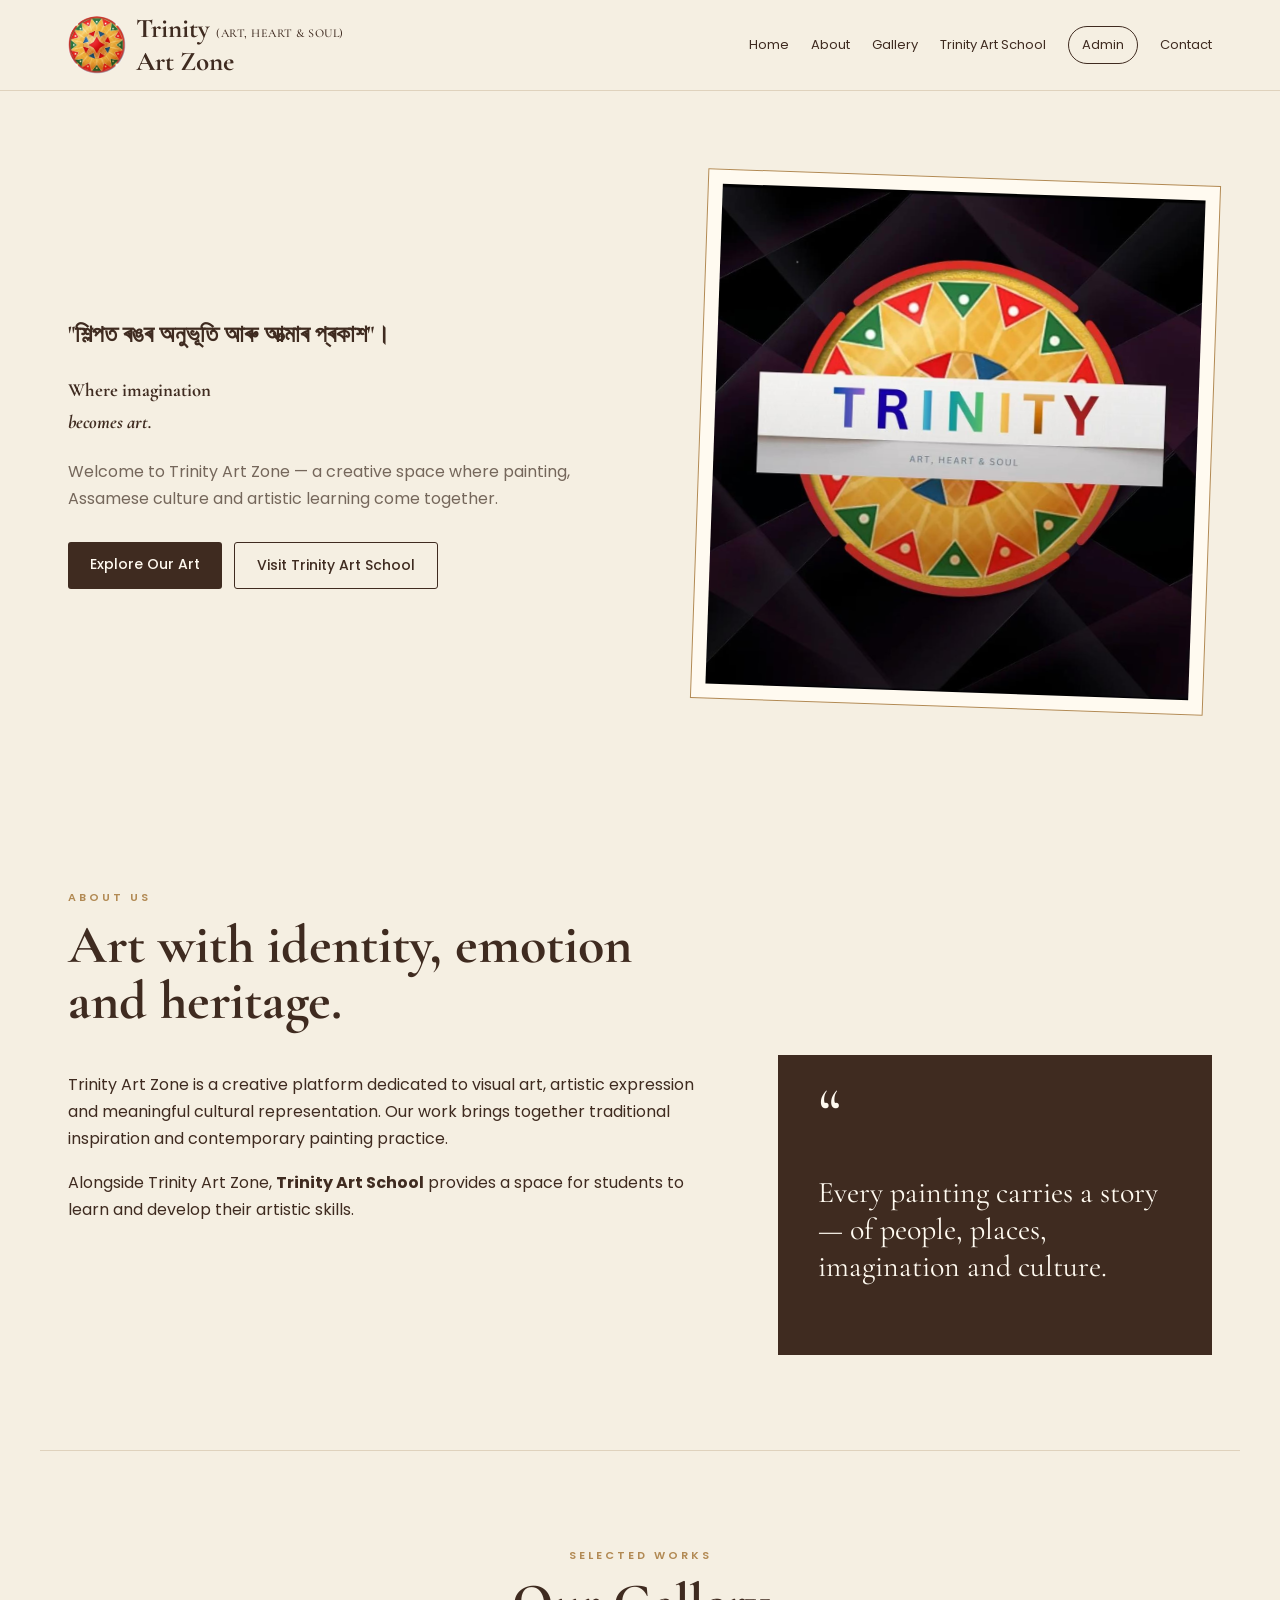
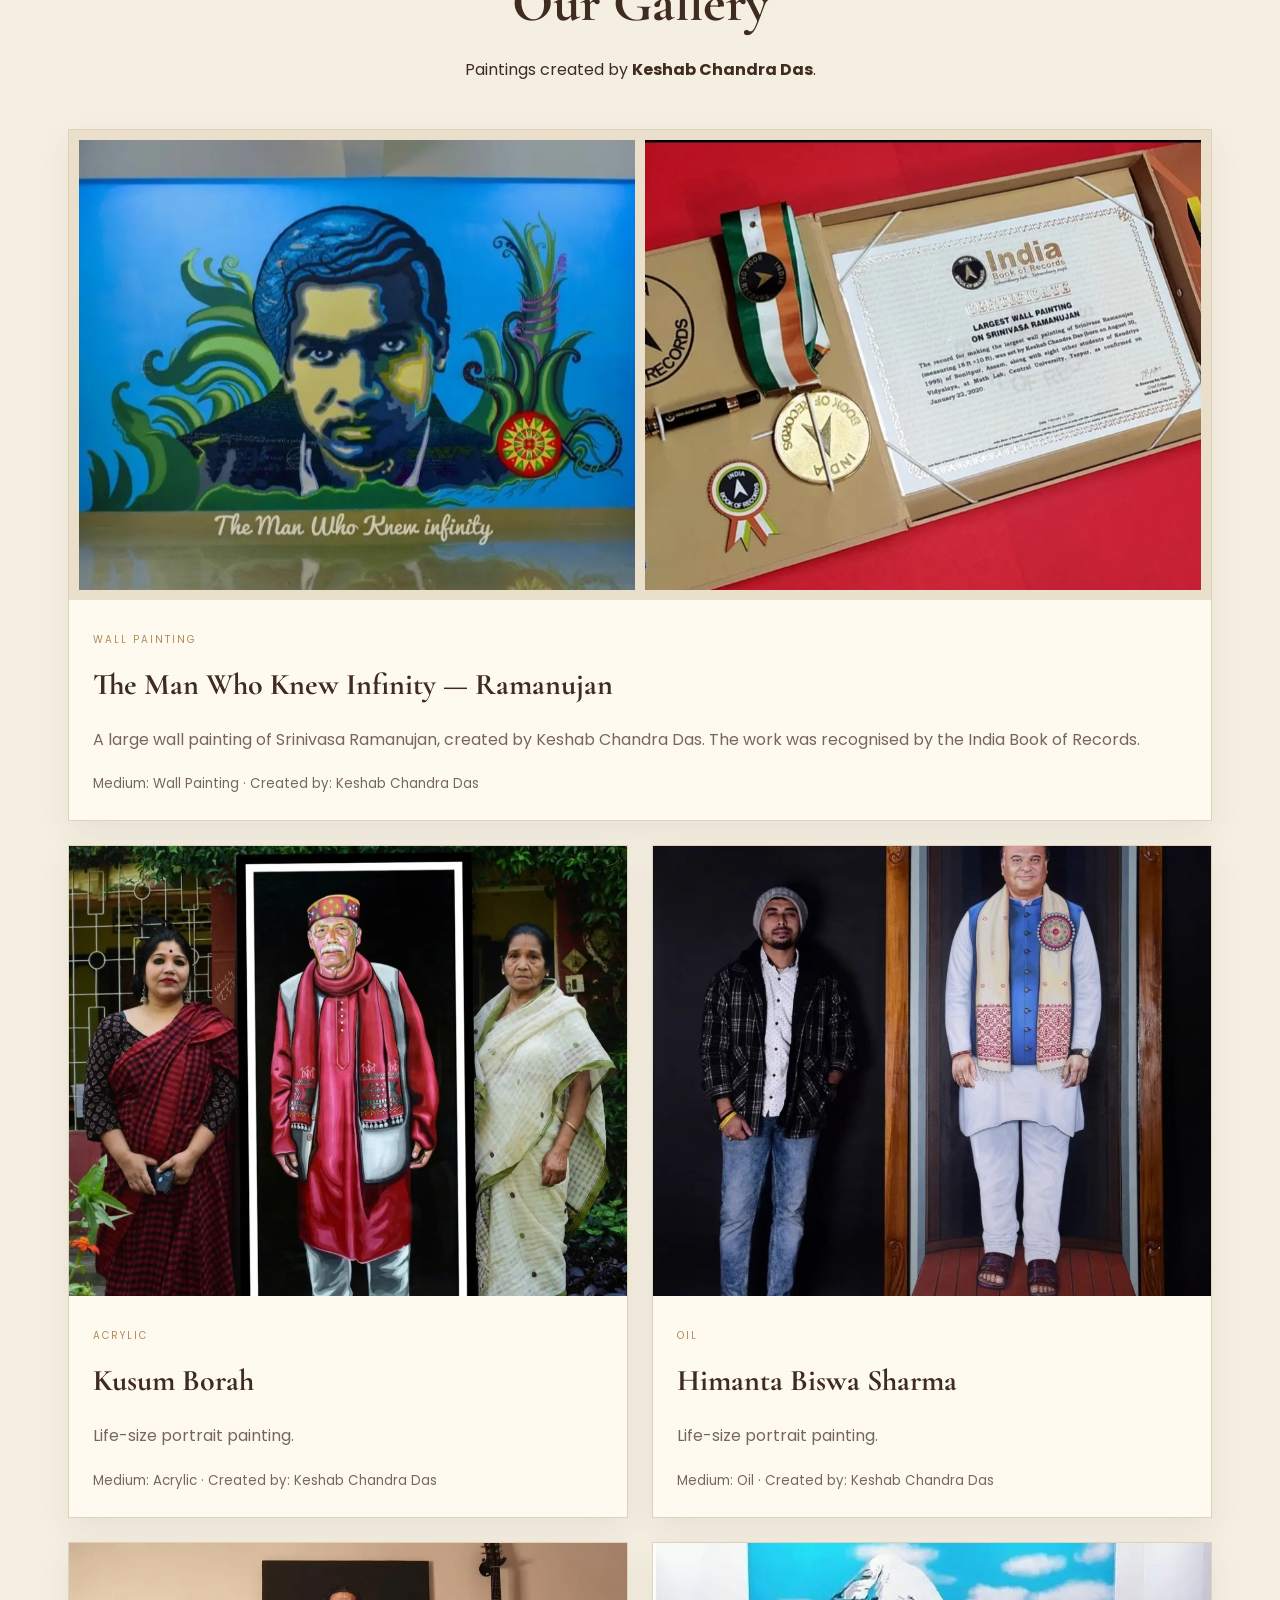
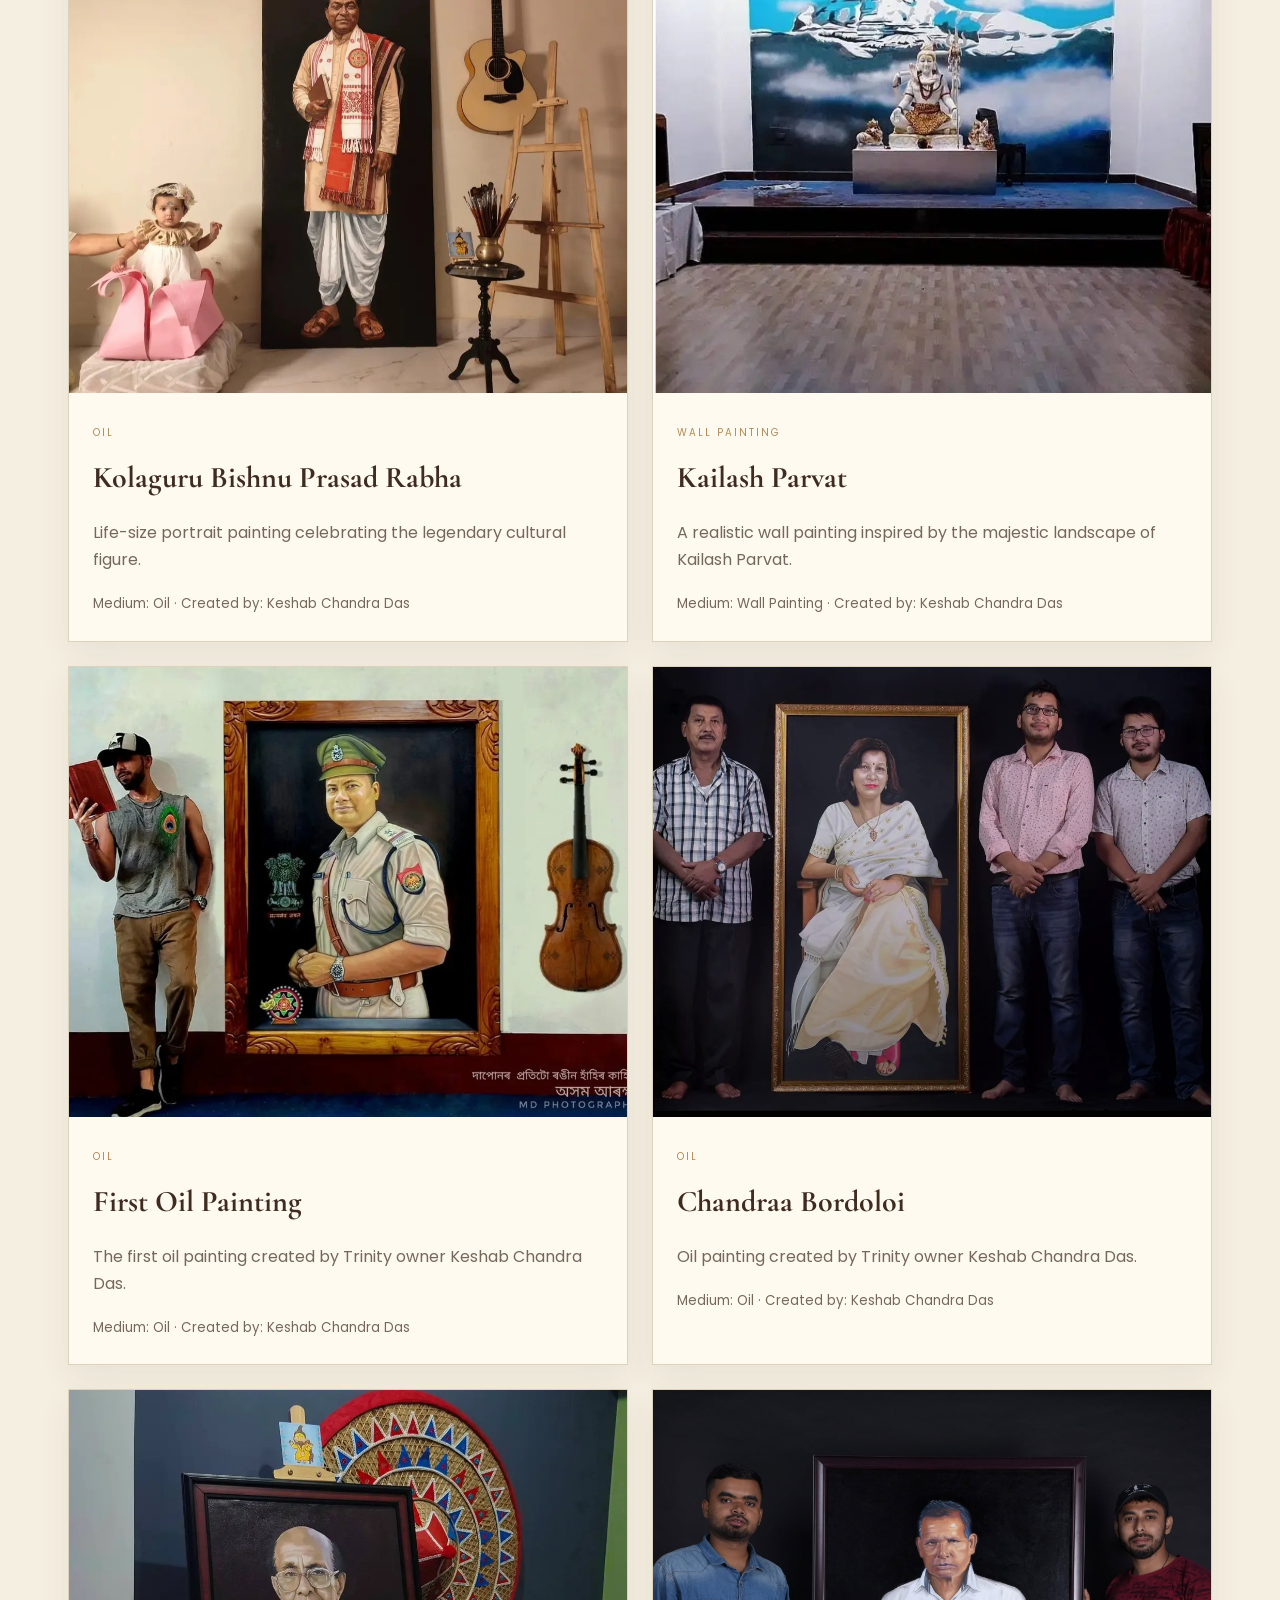
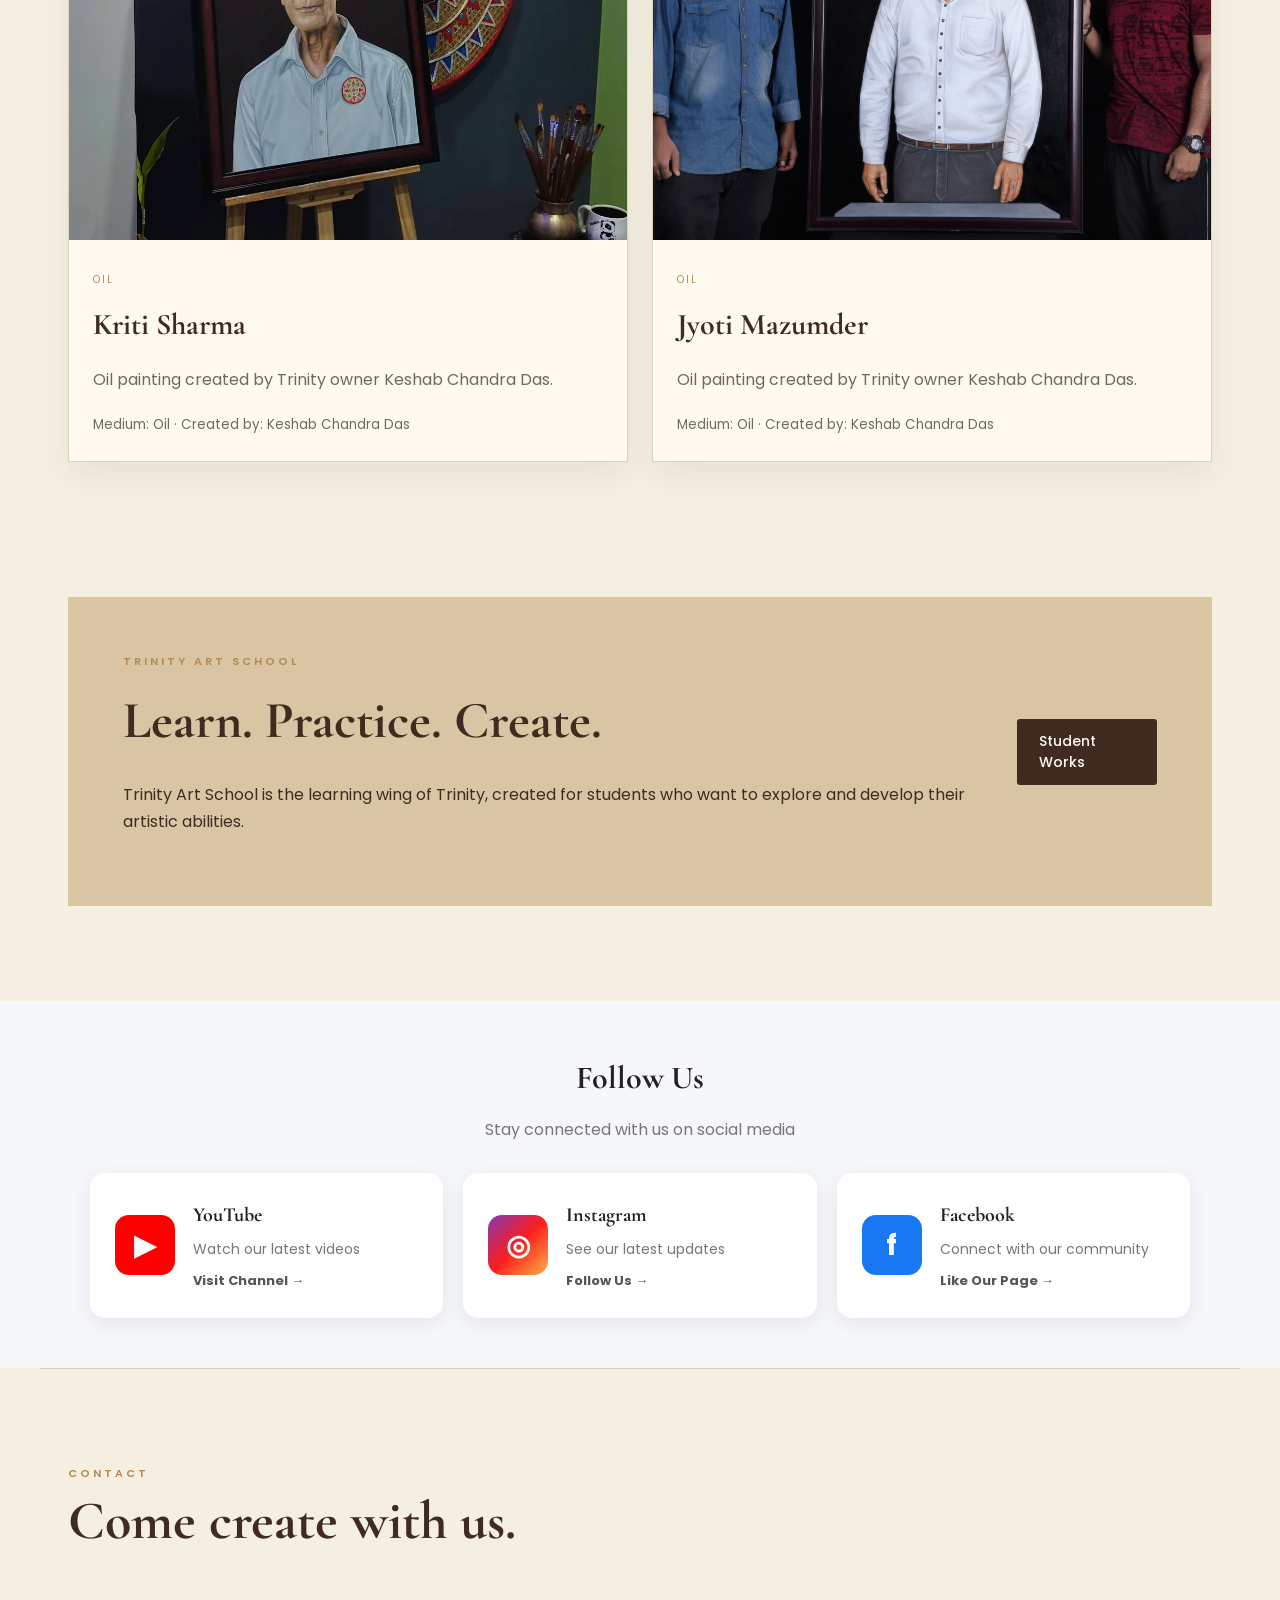
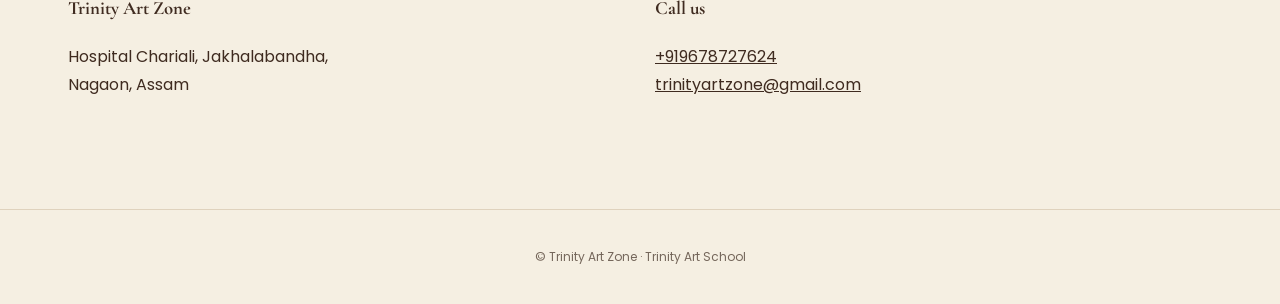
==== index.html @ 60f20559 "Update index.html" ====
<!DOCTYPE html>
<html lang="en">
<head>
    <meta charset="UTF-8">
    <meta name="viewport" content="width=device-width, initial-scale=1.0">
    <meta name="description" content="Trinity Art Zone — art, culture, creativity and Trinity Art School.">
    <title>Trinity Art Zone | Art • Culture • Creativity</title>
    <link rel="preconnect" href="https://fonts.googleapis.com">
    <link rel="preconnect" href="https://fonts.gstatic.com" crossorigin>
    <link href="https://fonts.googleapis.com/css2?family=Cormorant+Garamond:wght@500;600;700&family=Poppins:wght@300;400;500;600&display=swap" rel="stylesheet">
    <link rel="stylesheet" href="styles.css">
  </head>
  <body>
  <header class="site-header">
    <div class="header-inner">
      <a class="brand" href="index.html" aria-label="Trinity Art Zone home">
        <img src="trinity logo.jpg" alt="Trinity Art Zone logo">
        <span><div class="name-line"><strong>Trinity</strong><small>(ART, HEART & SOUL)</small>
          </div>
          <strong>Art Zone</strong></span>
      </a>
      <button class="menu-toggle" type="button" aria-label="Open menu" aria-expanded="false">☰</button>
      <nav class="nav-links" aria-label="Main navigation">
        <a href="#home">Home</a><a href="#about">About</a><a href="#gallery">Gallery</a>
        <a href="#school">Trinity Art School</a>
        <a class="nav-admin" href="Admin.html">Admin</a><a href="#contact">Contact</a>
      </nav>
    </div>
  </header>

  <main>
  <section id="home" class="hero">
    <div class="hero-content">
        <h2>"শিল্পত ৰঙৰ অনুভূতি আৰু আত্মাৰ প্ৰকাশ"।</h2>
      <h3>Where imagination<br><em>becomes art.</em></h3>
      <p class="hero-text">Welcome to Trinity Art Zone — a creative space where painting, Assamese culture and artistic learning come together.</p>
      <div class="hero-actions">
        <a class="btn" href="#gallery">Explore Our Art</a>
        <a class="btn btn-outline" href="#school">Visit Trinity Art School</a>
      </div>
    </div>
    <div class="hero-art"><div class="hero-frame">
      <img src="first image.jpg" alt="Trinity Art Zone">
    </div></div>
  </section>

  <section id="about" class="section about-section">
    <div class="section-heading"><p class="eyebrow">ABOUT US</p><h2>Art with identity, emotion and heritage.</h2></div>
    <div class="about-grid">
      <div>
        <p>Trinity Art Zone is a creative platform dedicated to visual art, artistic expression and meaningful cultural representation. Our work brings together traditional inspiration and contemporary painting practice.</p>
        <p>Alongside Trinity Art Zone, <strong>Trinity Art School</strong> provides a space for students to learn and develop their artistic skills.</p>
      </div>
      <div class="quote-card"><span>“</span><p>Every painting carries a story — of people, places, imagination and culture.</p></div>
    </div>
  </section>

  <section id="gallery" class="section gallery-section">
    <div class="section-heading center"><p class="eyebrow">SELECTED WORKS</p><h2>Our Gallery</h2><p>Paintings created by <strong>Keshab Chandra Das</strong>.</p></div>
    <div class="gallery-grid">
      <article class="art-card art-wide">
        <div class="art-images two-images">
          <img src="painting1.jpg" alt="The Man Who Knew Infinity — Ramanujan wall painting">
          <img src="painting2.jpg" alt="India Book of Records certificate">
        </div>
        <div class="art-info"><span class="tag">WALL PAINTING</span><h3>The Man Who Knew Infinity — Ramanujan</h3>
        <p>A large wall painting of Srinivasa Ramanujan, created by Keshab Chandra Das. The work was recognised by the India Book of Records.</p>
        <small>Medium: Wall Painting · Created by: Keshab Chandra Das</small></div>
      </article>
      <article class="art-card"><img src="painting3.jpg" alt="Kusum Borah life-size painting"><div class="art-info"><span class="tag">ACRYLIC</span><h3>Kusum Borah</h3><p>Life-size portrait painting.</p><small>Medium: Acrylic · Created by: Keshab Chandra Das</small></div></article>
      <article class="art-card"><img src="painting4.jpg" alt="Himanta Biswa Sharma life-size painting"><div class="art-info"><span class="tag">OIL</span><h3>Himanta Biswa Sharma</h3><p>Life-size portrait painting.</p><small>Medium: Oil · Created by: Keshab Chandra Das</small></div></article>
      <article class="art-card"><img src="painting5.jpg" alt="Kolaguru Bishnu Prasad Rabha life-size painting"><div class="art-info"><span class="tag">OIL</span><h3>Kolaguru Bishnu Prasad Rabha</h3><p>Life-size portrait painting celebrating the legendary cultural figure.</p><small>Medium: Oil · Created by: Keshab Chandra Das</small></div></article>
      <article class="art-card"><img src="painting6.jpg" alt="Kailash Parvat realistic wall painting"><div class="art-info"><span class="tag">WALL PAINTING</span><h3>Kailash Parvat</h3><p>A realistic wall painting inspired by the majestic landscape of Kailash Parvat.</p><small>Medium: Wall Painting · Created by: Keshab Chandra Das</small></div></article>
      <article class="art-card"><img src="painting7.jpg" alt="First oil painting by Keshab Chandra Das"><div class="art-info"><span class="tag">OIL</span><h3>First Oil Painting</h3><p>The first oil painting created by Trinity owner Keshab Chandra Das.</p><small>Medium: Oil · Created by: Keshab Chandra Das</small></div></article>
      <article class="art-card"><img src="painting8.jpg" alt="Realistic oil painting of Chandraa Bordoloi"><div class="art-info"><span class="tag">OIL</span><h3>Chandraa Bordoloi</h3><p>Oil painting created by Trinity owner Keshab Chandra Das.</p><small>Medium: Oil · Created by: Keshab Chandra Das</small></div></article>
      <article class="art-card"><img src="painting9.jpg" alt="Oil painting of Kriti Sharma"><div class="art-info"><span class="tag">OIL</span><h3>Kriti Sharma</h3><p>Oil painting created by Trinity owner Keshab Chandra Das.</p><small>Medium: Oil · Created by: Keshab Chandra Das</small></div></article>
      <article class="art-card"><img src="painting10.jpg" alt="Oil painting "><div class="art-info"><span class="tag">OIL</span><h3>Jyoti Mazumder</h3><p>Oil painting created by Trinity owner Keshab Chandra Das.</p><small>Medium: Oil · Created by: Keshab Chandra Das</small></div></article>

    </div>
  </section>

  <section id="school" class="section school-section"><div class="school-box">
    <div><p class="eyebrow">TRINITY ART SCHOOL</p><h2>Learn. Practice. Create.</h2>
    <p>Trinity Art School is the learning wing of Trinity, created for students who want to explore and develop their artistic abilities.</p></div>
    <a class="btn" href="gallery.html">Student Works</a>
  </div></section>

      <!-- Social Media Section -->
<section class="social-section">

    <div class="social-container">

        <div class="social-title">
            <h2>Follow Us</h2>
            <p>Stay connected with us on social media</p>
        </div>

        <div class="social-boxes">

            <!-- YouTube -->
            <a href="https://youtube.com/"
               target="_blank"
               class="social-box"
               data-platform="YouTube">

                <div class="social-icon youtube">
                    ▶
                </div>

                <div class="social-content">
                    <h3>YouTube</h3>
                    <p>Watch our latest videos</p>
                    <span>Visit Channel →</span>
                </div>

            </a>


            <!-- Instagram -->
            <a href="https://instagram.com/"
               target="_blank"
               class="social-box"
               data-platform="Instagram">

                <div class="social-icon instagram">
                    ◎
                </div>

                <div class="social-content">
                    <h3>Instagram</h3>
                    <p>See our latest updates</p>
                    <span>Follow Us →</span>
                </div>

            </a>


            <!-- Facebook -->
            <a href="https://facebook.com/"
               target="_blank"
               class="social-box"
               data-platform="Facebook">

                <div class="social-icon facebook">
                    f
                </div>

                <div class="social-content">
                    <h3>Facebook</h3>
                    <p>Connect with our community</p>
                    <span>Like Our Page →</span>
                </div>

            </a>

        </div>

    </div>

</section>
  <section id="contact" class="section contact-section"><div class="section-heading"><p class="eyebrow">CONTACT</p><h2>Come create with us.</h2></div>
    <div class="contact-grid">
      <div><h3>Trinity Art Zone</h3><p>Hospital Chariali, Jakhalabandha,<br>Nagaon, Assam</p></div>
      <div><h3>Call us</h3><p><a href="tel:+919678727624">+919678727624</a><br><a href="mailto:trinityartzone@gmail.com">trinityartzone@gmail.com</a></p></div>
    </div>
  </section>
  </main>
  <footer><p>© <span id="year"></span> Trinity Art Zone · Trinity Art School</p></footer>
     <script src="script.js"></script>
  </body>
  </html>
---- styles.css ----
/* Trinity Art Zone — VS Code frontend */
:root{--cream:#f5efe2;--paper:#fffaf0;--brown:#3f2b20;--brown2:#654635;--gold:#b28a54;--line:#dfd2bd;--muted:#75675b;--danger:#9a5a42;--success:#4e7046}
*{box-sizing:border-box}html{scroll-behavior:smooth;scroll-padding-top:90px}body{margin:0;background:var(--cream);color:var(--brown);font-family:Poppins,Arial,sans-serif;line-height:1.7}img{max-width:100%}
.site-header{position:sticky;top:0;z-index:20;background:rgba(245,239,226,.96);border-bottom:1px solid var(--line);backdrop-filter:blur(10px)}
.header-inner{max-width:1200px;margin:auto;padding:12px 28px;display:flex;align-items:center;justify-content:space-between;position:relative}
.brand{display:flex;align-items:center;gap:10px;text-decoration:none;color:var(--brown)}.brand img{width:58px;height:58px;border-radius:50%;object-fit:cover;background:#e7ddca}.brand small,.brand strong{display:block;line-height:1}.brand small{font:500 18px 'Cormorant Garamond',serif}.brand strong{font:700 27px 'Cormorant Garamond',serif}
.nav-links{display:flex;gap:22px;align-items:center}.nav-links a{color:var(--brown);text-decoration:none;font-size:13px}.nav-links a:hover{color:var(--gold)}.nav-admin{border:1px solid var(--brown);padding:7px 13px;border-radius:20px}.menu-toggle{display:none;background:none;border:0;font-size:25px;color:var(--brown);cursor:pointer}
.hero{min-height:78vh;max-width:1200px;margin:auto;padding:80px 28px;display:grid;grid-template-columns:1fr .9fr;gap:60px;align-items:center}.eyebrow{letter-spacing:3px;font-size:11px;color:var(--gold);font-weight:600;margin:0 0 6px}.hero h1,h1,h2,h3{font-family:'Cormorant Garamond',serif}.hero h1{font-size:clamp(55px,7vw,88px);line-height:.9;margin:16px 0 25px}.hero h1 em{color:var(--brown2)}.hero-text{max-width:570px;color:var(--muted)}.hero-actions{display:flex;gap:12px;flex-wrap:wrap;margin-top:30px}.btn{display:inline-block;border:0;background:var(--brown);color:var(--paper);padding:12px 22px;border-radius:3px;text-decoration:none;cursor:pointer;font:500 14px Poppins,Arial,sans-serif;transition:.2s}.btn:hover{transform:translateY(-1px);opacity:.92}.btn:disabled{opacity:.55;cursor:not-allowed;transform:none}.btn-outline{background:transparent;color:var(--brown);border:1px solid var(--brown)}
.hero-frame{padding:14px;border:1px solid var(--gold);transform:rotate(2deg);background:var(--paper)}
.hero-frame img{display:block;width:100%;height:500px;object-fit:cover;background:#e7ddca}
.section{max-width:1200px;margin:auto;padding:95px 28px}.section-heading{max-width:650px}.section-heading h2{font-size:54px;line-height:1.05;margin:10px 0 25px}.center{text-align:center;margin:0 auto 45px}.about-grid{display:grid;grid-template-columns:1.2fr .8fr;gap:60px}.quote-card{background:var(--brown);color:var(--paper);padding:40px;font:30px 'Cormorant Garamond',serif}.quote-card span{font-size:70px;line-height:.5}
.gallery-section{border-top:1px solid var(--line)}.gallery-grid{display:grid;grid-template-columns:repeat(2,1fr);gap:24px}.art-card{background:var(--paper);border:1px solid var(--line);box-shadow:0 12px 30px rgba(63,43,32,.07);overflow:hidden}.art-card img{width:100%;height:450px;object-fit:cover;display:block;background:#e5dac5}.art-info{padding:24px}.art-info h3{font-size:30px;margin:8px 0}.art-info p,.art-info small{color:var(--muted)}.tag{font-size:10px;letter-spacing:2px;color:var(--gold)}.art-wide{grid-column:1/-1}.two-images{display:grid;grid-template-columns:1fr 1fr;gap:10px;padding:10px;background:#eadfcb}.two-images img{height:450px}
.school-section{padding-top:40px}.school-box{background:#d9c5a4;padding:55px;display:flex;justify-content:space-between;gap:30px;align-items:center}.school-box h2{font-size:52px;margin:0}.contact-section{border-top:1px solid var(--line)}.contact-grid{display:grid;grid-template-columns:1fr 1fr;gap:30px}.contact-grid a{color:var(--brown)}footer{padding:25px;text-align:center;border-top:1px solid var(--line);font-size:12px;color:var(--muted)}
.portal{min-height:90vh;padding:70px 20px;max-width:1000px;margin:auto}.portal-card{background:var(--paper);border:1px solid var(--line);padding:45px;box-shadow:0 15px 40px rgba(63,43,32,.08)}.portal-card h1{font-size:54px;line-height:1;margin:10px 0 20px}.back{color:var(--brown);text-decoration:none}.form-grid{display:grid;grid-template-columns:1fr 1fr;gap:20px;margin:30px 0}label{display:flex;flex-direction:column;gap:6px;font-size:13px}input{padding:12px;border:1px solid var(--line);background:#fffdf8;color:var(--brown);font:inherit;border-radius:3px;width:100%}input:focus{outline:2px solid rgba(178,138,84,.18);border-color:var(--gold)}.field-note{color:var(--muted);font-size:11px}.hidden{display:none!important}.result{margin-top:25px;padding:22px;background:#eee3cf;border:1px solid var(--line)}.result h2{margin-top:0}.message{color:var(--danger)}.success-message{color:var(--success)}.verify-row{display:flex;gap:10px}.verify-row input{flex:1}.admin-toolbar{display:flex;justify-content:space-between;align-items:center;gap:20px;margin-bottom:20px}.admin-toolbar h1{margin:0}.admin-table-wrapper{width:100%;overflow:auto}.admin-table{width:100%;min-width:760px;border-collapse:collapse;margin-top:20px;font-size:13px}.admin-table th,.admin-table td{padding:11px;border-bottom:1px solid var(--line);text-align:left}.admin-table th{background:#eadfcb;font-weight:600}.student-photo{width:70px;height:70px;object-fit:cover;border-radius:5px;border:1px solid var(--line)}.qr-box{margin-top:25px;padding:20px;background:#fff;display:inline-block;border:1px solid var(--line)}.verify-details{margin-top:20px}.verify-details p{margin:8px 0}.status-pill{display:inline-block;padding:3px 9px;border-radius:20px;font-size:11px;background:#e7ddca}.copy-btn{margin-left:8px;padding:5px 9px;border:1px solid var(--line);background:var(--paper);cursor:pointer}
@media(max-width:850px){.nav-links{display:none;position:absolute;right:20px;top:78px;background:var(--paper);padding:18px;width:min(260px,calc(100vw - 40px));border:1px solid var(--line);box-shadow:0 10px 30px rgba(63,43,32,.12);flex-direction:column;align-items:stretch;gap:12px}
.nav-links.active{
    display:flex;
}
.menu-toggle{display:block}.hero{grid-template-columns:1fr;padding-top:55px}.hero-frame img{height:360px}.about-grid,.gallery-grid,.contact-grid{grid-template-columns:1fr}.art-wide{grid-column:auto}.art-card img{height:380px}.school-box{display:block}.school-box .btn{margin-top:20px}.form-grid{grid-template-columns:1fr}.portal-card{padding:28px}.section-heading h2,.school-box h2{font-size:42px}.two-images{grid-template-columns:1fr}.two-images img{height:330px}.verify-row{flex-direction:column}.admin-toolbar{align-items:flex-start;flex-direction:column}}
.brand-name {
    display: block;
}

.name-line {
    display: flex;
    align-items: baseline;
    gap: 6px;
}

.name-line strong {
    font: 700 27px 'Cormorant Garamond', serif;
}

.name-line small {
    font: 500 12px 'Cormorant Garamond', serif;
    letter-spacing: 0.5px;
    white-space: nowrap;
}

/* =========================================
   TRINITY ART ZONE
   EXTRA MOBILE RESPONSIVE FIXES
   ========================================= */

/* Prevent anything from creating horizontal scrolling */
html,
body {
  max-width: 100%;
  overflow-x: hidden;
}


/* Make all media responsive */
img,
video,
iframe {
  max-width: 100%;
}


/* =========================================
   TABLET / SMALL LAPTOP
   ========================================= */

@media (max-width: 850px) {

  /* HEADER */

  .header-inner {
    padding: 10px 18px;
    min-height: 72px;
  }

  .brand {
    min-width: 0;
  }

  .brand img {
    width: 52px;
    height: 52px;
    flex-shrink: 0;
  }

  .brand strong {
    font-size: 24px;
  }

  .brand small {
    font-size: 16px;
  }


  /* MOBILE MENU */

  .nav-links {
    right: 15px;
    top: 72px;
    width: calc(100vw - 30px);
    max-width: 300px;
    padding: 18px;
    gap: 14px;
  }

  .nav-links a {
    display: block;
    padding: 7px 4px;
  }


  /* HERO */

  .hero {
    width: 100%;
    padding: 55px 20px;
    gap: 35px;
  }

  .hero h1 {
    font-size: clamp(48px, 12vw, 70px);
    line-height: .95;
  }

  .hero-text {
    max-width: 100%;
  }

  .hero-frame {
    width: 100%;
    transform: none;
  }

  .hero-frame img {
    width: 100%;
    height: 360px;
  }


  /* GENERAL SECTIONS */

  .section {
    width: 100%;
    padding: 65px 20px;
  }

  .section-heading {
    max-width: 100%;
  }

  .section-heading h2 {
    font-size: 43px;
  }


  /* ABOUT */

  .about-grid {
    gap: 30px;
  }

  .quote-card {
    padding: 30px;
    font-size: 26px;
  }


  /* GALLERY */

  .gallery-grid {
    grid-template-columns: 1fr;
    width: 100%;
  }

  .art-card {
    width: 100%;
  }

  .art-card img {
    width: 100%;
    height: 360px;
  }

  .two-images {
    grid-template-columns: 1fr;
  }

  .two-images img {
    width: 100%;
    height: 320px;
  }


  /* SCHOOL SECTION */

  .school-box {
    padding: 35px 25px;
  }

  .school-box h2 {
    font-size: 43px;
    line-height: 1.05;
  }


  /* CONTACT */

  .contact-grid {
    grid-template-columns: 1fr;
    gap: 20px;
  }


  /* PORTAL / ADMIN / STUDENT */

  .portal {
    width: 100%;
    padding: 45px 15px;
  }

  .portal-card {
    width: 100%;
    padding: 28px 22px;
  }

  .portal-card h1 {
    font-size: 45px;
  }

  .form-grid {
    grid-template-columns: 1fr;
    gap: 17px;
  }

  input,
  select,
  textarea {
    max-width: 100%;
  }


  /* VERIFY */

  .verify-row {
    flex-direction: column;
  }

  .verify-row .btn {
    width: 100%;
  }


  /* ADMIN TOOLBAR */

  .admin-toolbar {
    width: 100%;
  }

  .admin-toolbar .hero-actions {
    width: 100%;
  }

  .admin-toolbar .hero-actions .btn {
    flex: 1;
  }


  /* TABLE */

  .admin-table-wrapper {
    width: 100%;
    overflow-x: auto;
    -webkit-overflow-scrolling: touch;
  }

  .admin-table {
    min-width: 700px;
  }


  /* STUDENT PHOTO */

  .student-photo {
    width: 60px;
    height: 60px;
  }


  /* QR CODE */

  .qr-box {
    max-width: 100%;
    overflow: hidden;
  }


  /* FOOTER */

  footer {
    padding: 22px 15px;
  }

}


/* =========================================
   SMALL PHONES
   ========================================= */

@media (max-width: 600px) {

  /* HEADER */

  .header-inner {
    padding: 9px 14px;
  }

  .brand {
    gap: 8px;
  }

  .brand img {
    width: 46px;
    height: 46px;
  }

  .brand strong {
    font-size: 22px;
  }

  .brand small {
    font-size: 14px;
  }

  .menu-toggle {
    font-size: 23px;
    padding: 5px;
  }


  /* HERO */

  .hero {
    padding: 45px 17px;
    min-height: auto;
  }

  .hero h1 {
    font-size: 48px;
    margin: 12px 0 20px;
  }

  .hero-actions {
    width: 100%;
    gap: 10px;
  }

  .hero-actions .btn {
    width: 100%;
    text-align: center;
  }

  .hero-frame {
    padding: 9px;
  }

  .hero-frame img {
    height: 300px;
  }


  /* SECTIONS */

  .section {
    padding: 55px 17px;
  }

  .section-heading h2 {
    font-size: 39px;
  }


  /* ART CARDS */

  .art-card img {
    height: 300px;
  }

  .art-info {
    padding: 20px;
  }

  .art-info h3 {
    font-size: 27px;
  }


  /* SCHOOL */

  .school-box {
    padding: 30px 20px;
  }

  .school-box h2 {
    font-size: 38px;
  }


  /* PORTAL */

  .portal {
    padding: 30px 10px;
  }

  .portal-card {
    padding: 24px 17px;
  }

  .portal-card h1 {
    font-size: 39px;
  }


  /* BUTTONS */

  .btn {
    padding: 11px 18px;
  }


  /* GALLERY PAGE */

  .gallery-page {
    padding: 45px 12px 65px;
  }

  .gallery-heading h1 {
    font-size: 48px;
  }

  .gallery-heading p {
    font-size: 13px;
  }

  .gallery-image {
    height: 280px;
  }

  .gallery-info {
    padding: 18px 15px 20px;
  }

  .gallery-info h2 {
    font-size: 25px;
  }


  /* VERIFY */

  .verify-details {
    width: 100%;
    overflow-wrap: anywhere;
  }


  /* FOOTER */

  footer {
    font-size: 11px;
  }

}


/* =========================================
   VERY SMALL PHONES
   ========================================= */

@media (max-width: 380px) {

  .brand strong {
    font-size: 20px;
  }

  .brand img {
    width: 42px;
    height: 42px;
  }

  .hero h1 {
    font-size: 43px;
  }

  .section-heading h2 {
    font-size: 35px;
  }

  .portal-card h1 {
    font-size: 35px;
  }

  .gallery-heading h1 {
    font-size: 42px;
  }

}
.logout-container {
    width: 100%;
    display: flex;
    justify-content: center;
    align-items: center;
    margin: 40px 0 20px;
}

.logout-container .btn {
    background: var(--danger);
}

 .social-section {
        width: 100%;
        padding: 50px 20px;
        background: #f5f7fa;
        box-sizing: border-box;
    }

    .social-container {
        max-width: 1100px;
        margin: auto;
    }

    .social-title {
        text-align: center;
        margin-bottom: 30px;
    }

    .social-title h2 {
        margin: 0 0 10px;
        font-size: 32px;
        color: #222;
    }

    .social-title p {
        margin: 0;
        color: #777;
        font-size: 16px;
    }

    /* Horizontal boxes */
    .social-boxes {
        display: flex;
        gap: 20px;
        justify-content: center;
        align-items: stretch;
    }

    .social-box {
        flex: 1;
        min-width: 0;
        padding: 25px;
        border-radius: 15px;
        background: white;
        text-decoration: none;
        color: #222;
        display: flex;
        align-items: center;
        gap: 18px;
        box-shadow: 0 5px 20px rgba(0, 0, 0, 0.08);
        transition: 0.3s ease;
        cursor: pointer;
    }

    .social-box:hover {
        transform: translateY(-8px);
        box-shadow: 0 12px 30px rgba(0, 0, 0, 0.15);
    }

    /* Icon */
    .social-icon {
        width: 60px;
        height: 60px;
        min-width: 60px;
        border-radius: 14px;
        display: flex;
        align-items: center;
        justify-content: center;
        color: white;
        font-size: 28px;
        font-weight: bold;
    }

    .youtube {
        background: #ff0000;
    }

    .instagram {
        background: linear-gradient(
            135deg,
            #833ab4,
            #fd1d1d,
            #fcb045
        );
    }

    .facebook {
        background: #1877f2;
    }

    .social-content h3 {
        margin: 0 0 6px;
        font-size: 20px;
    }

    .social-content p {
        margin: 0;
        color: #777;
        font-size: 14px;
    }

    .social-content span {
        display: inline-block;
        margin-top: 8px;
        font-size: 13px;
        font-weight: bold;
        color: #555;
    }

    /* Mobile responsive */
    @media (max-width: 768px) {
        .social-boxes {
            flex-direction: column;
        }

        .social-box {
            width: 100%;
        }

        .social-title h2 {
            font-size: 26px;
        }
    }
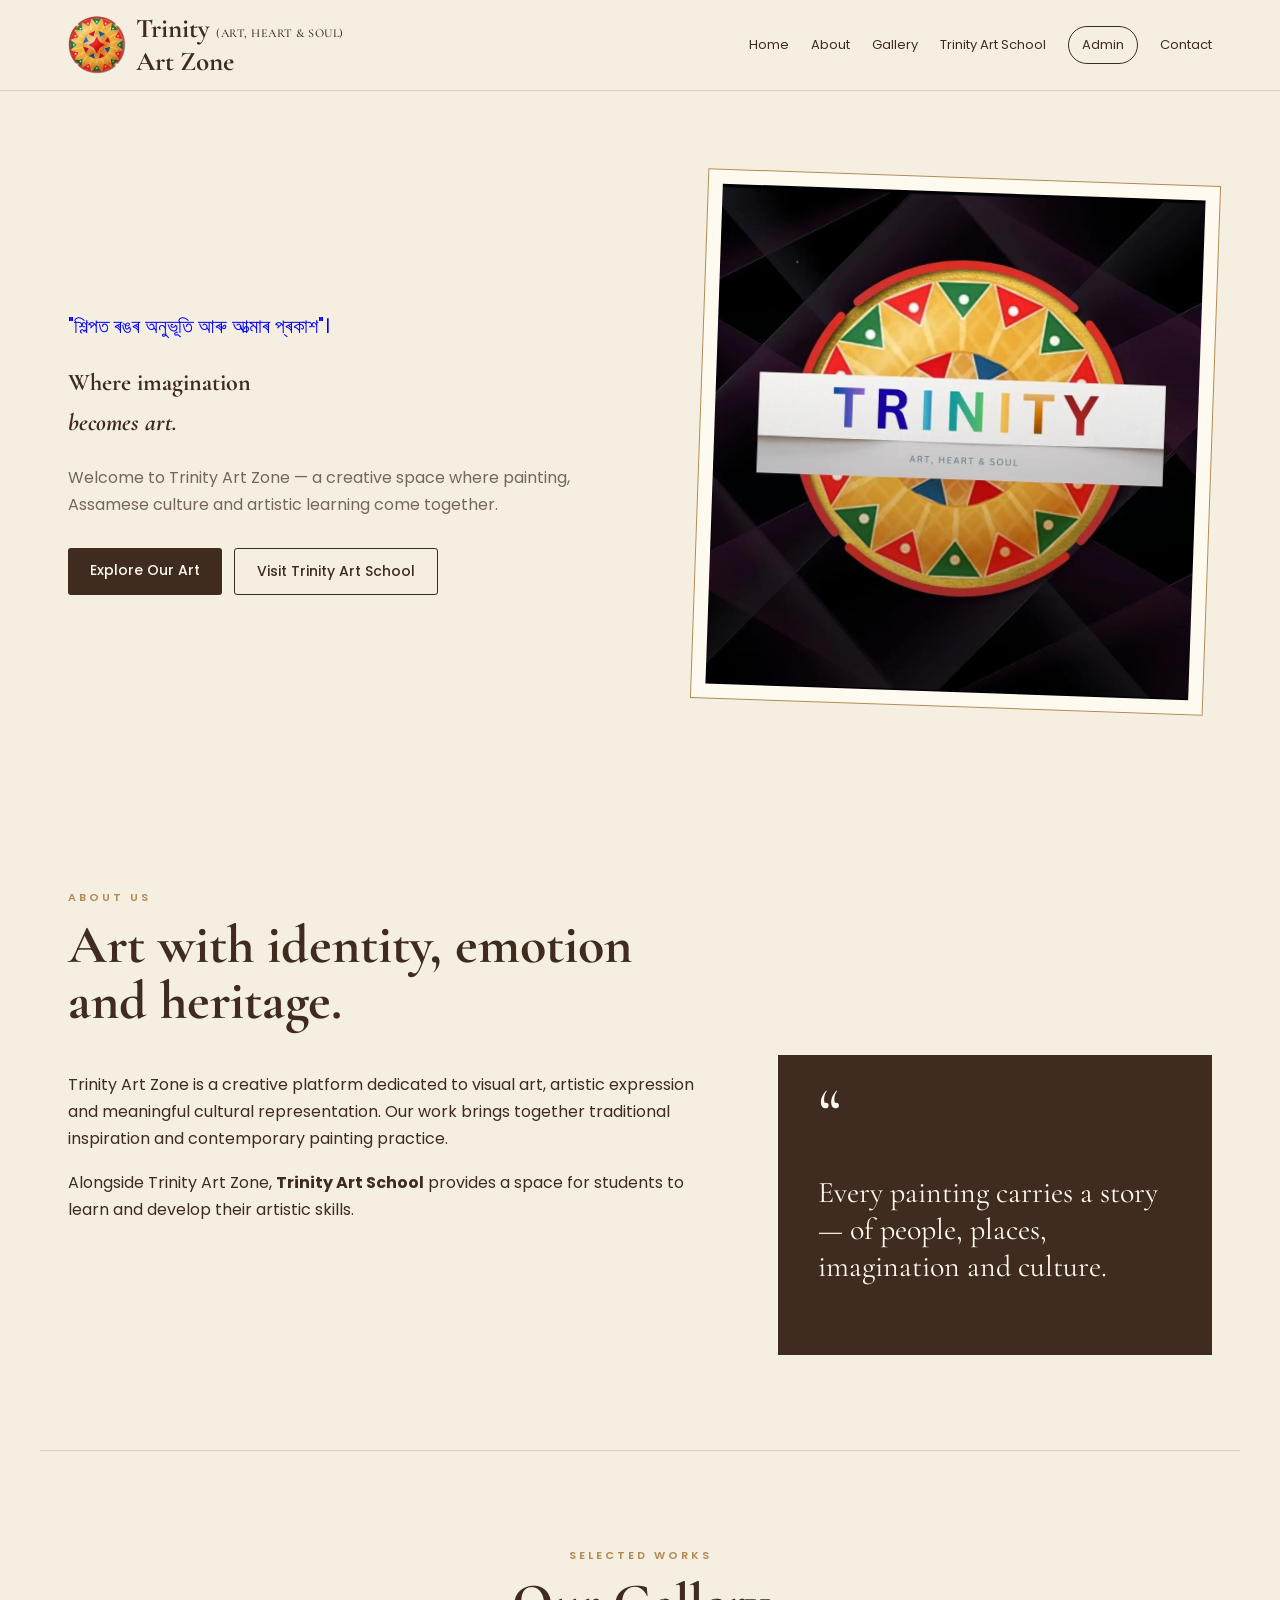
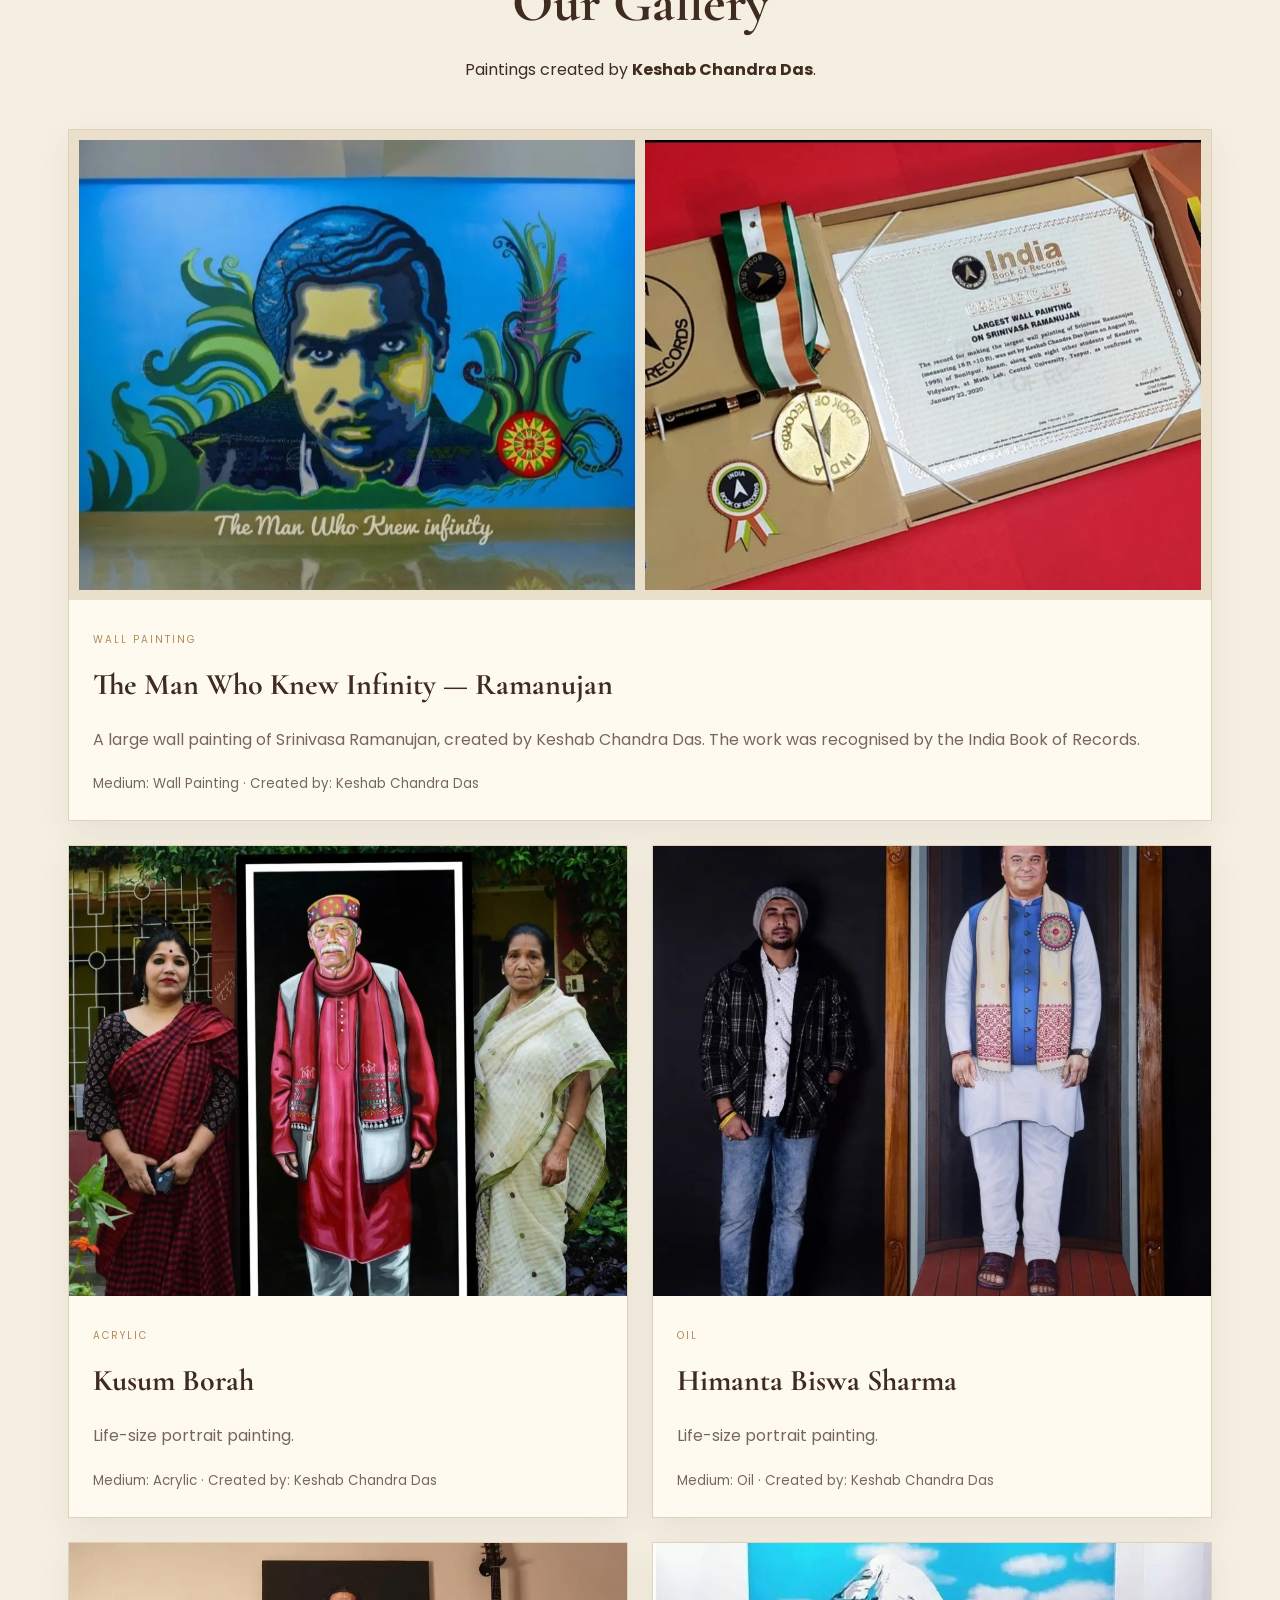
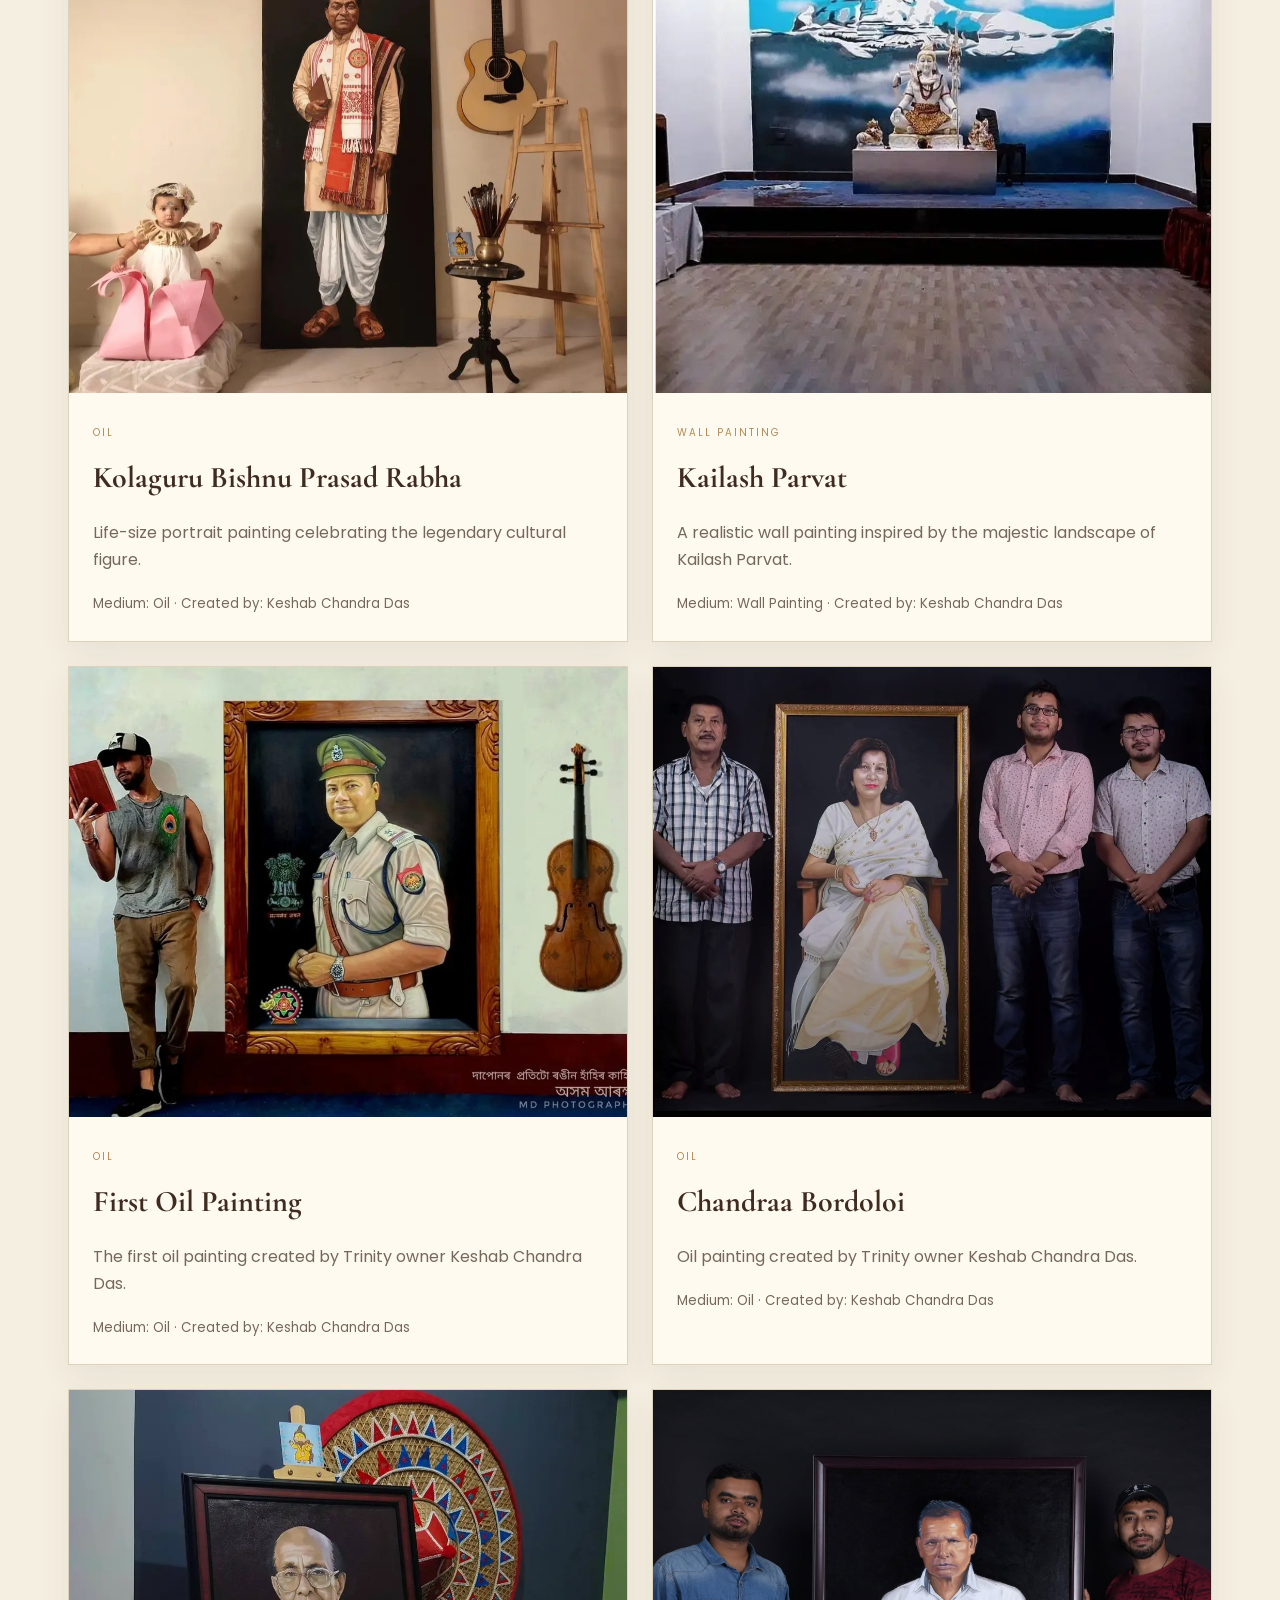
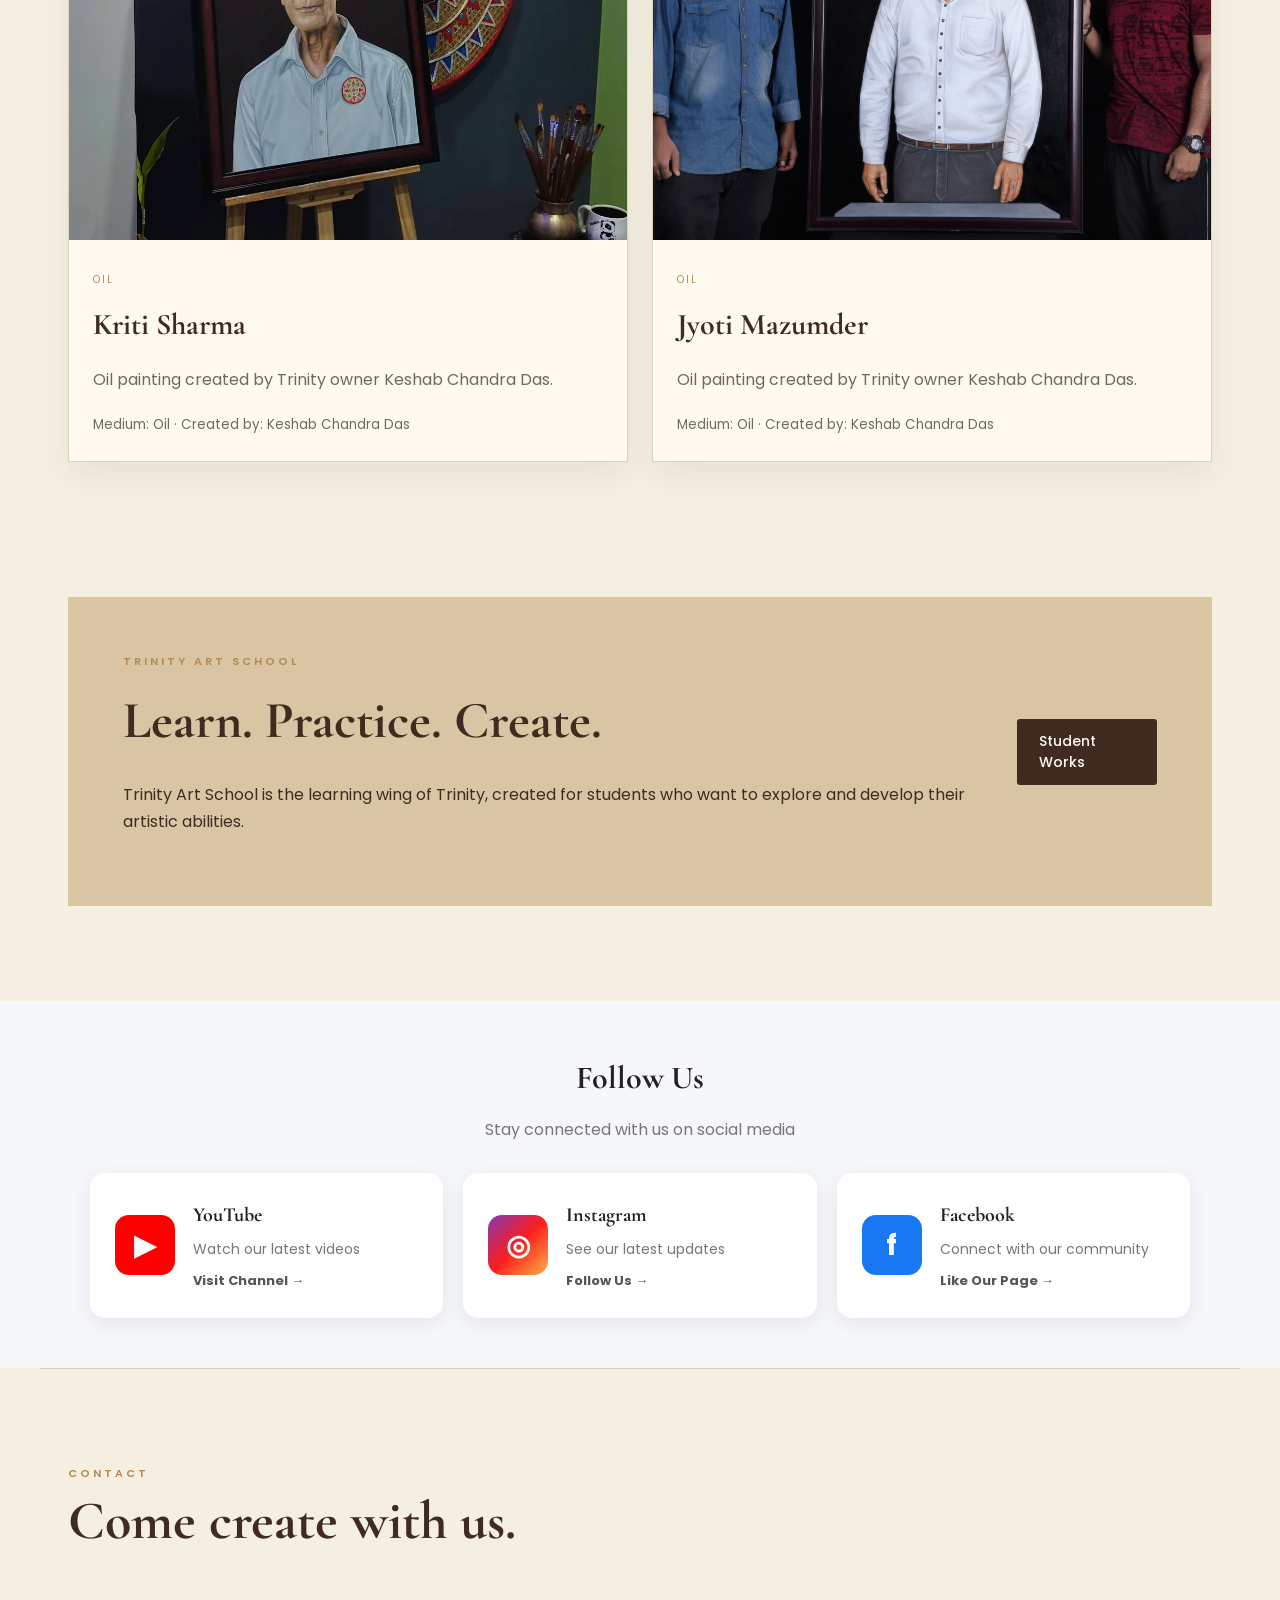
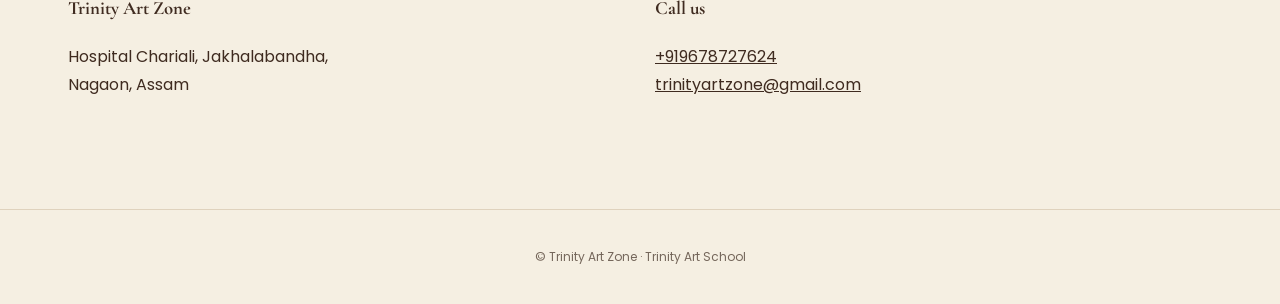
==== commit 3fa4175f: "Update index.html" ====
--- a/index.html
+++ b/index.html
@@ -31,8 +31,10 @@
   <main>
   <section id="home" class="hero">
     <div class="hero-content">
-        <h2>"শিল্পত ৰঙৰ অনুভূতি আৰু আত্মাৰ প্ৰকাশ"।</h2>
-      <h3>Where imagination<br><em>becomes art.</em></h3>
+     <p style="color: blue; font-size: 20px;">
+      "শিল্পত ৰঙৰ অনুভূতি আৰু আত্মাৰ প্ৰকাশ"।
+    </p>
+      <h2>Where imagination<br><em>becomes art.</em></h2>
       <p class="hero-text">Welcome to Trinity Art Zone — a creative space where painting, Assamese culture and artistic learning come together.</p>
       <div class="hero-actions">
         <a class="btn" href="#gallery">Explore Our Art</a>
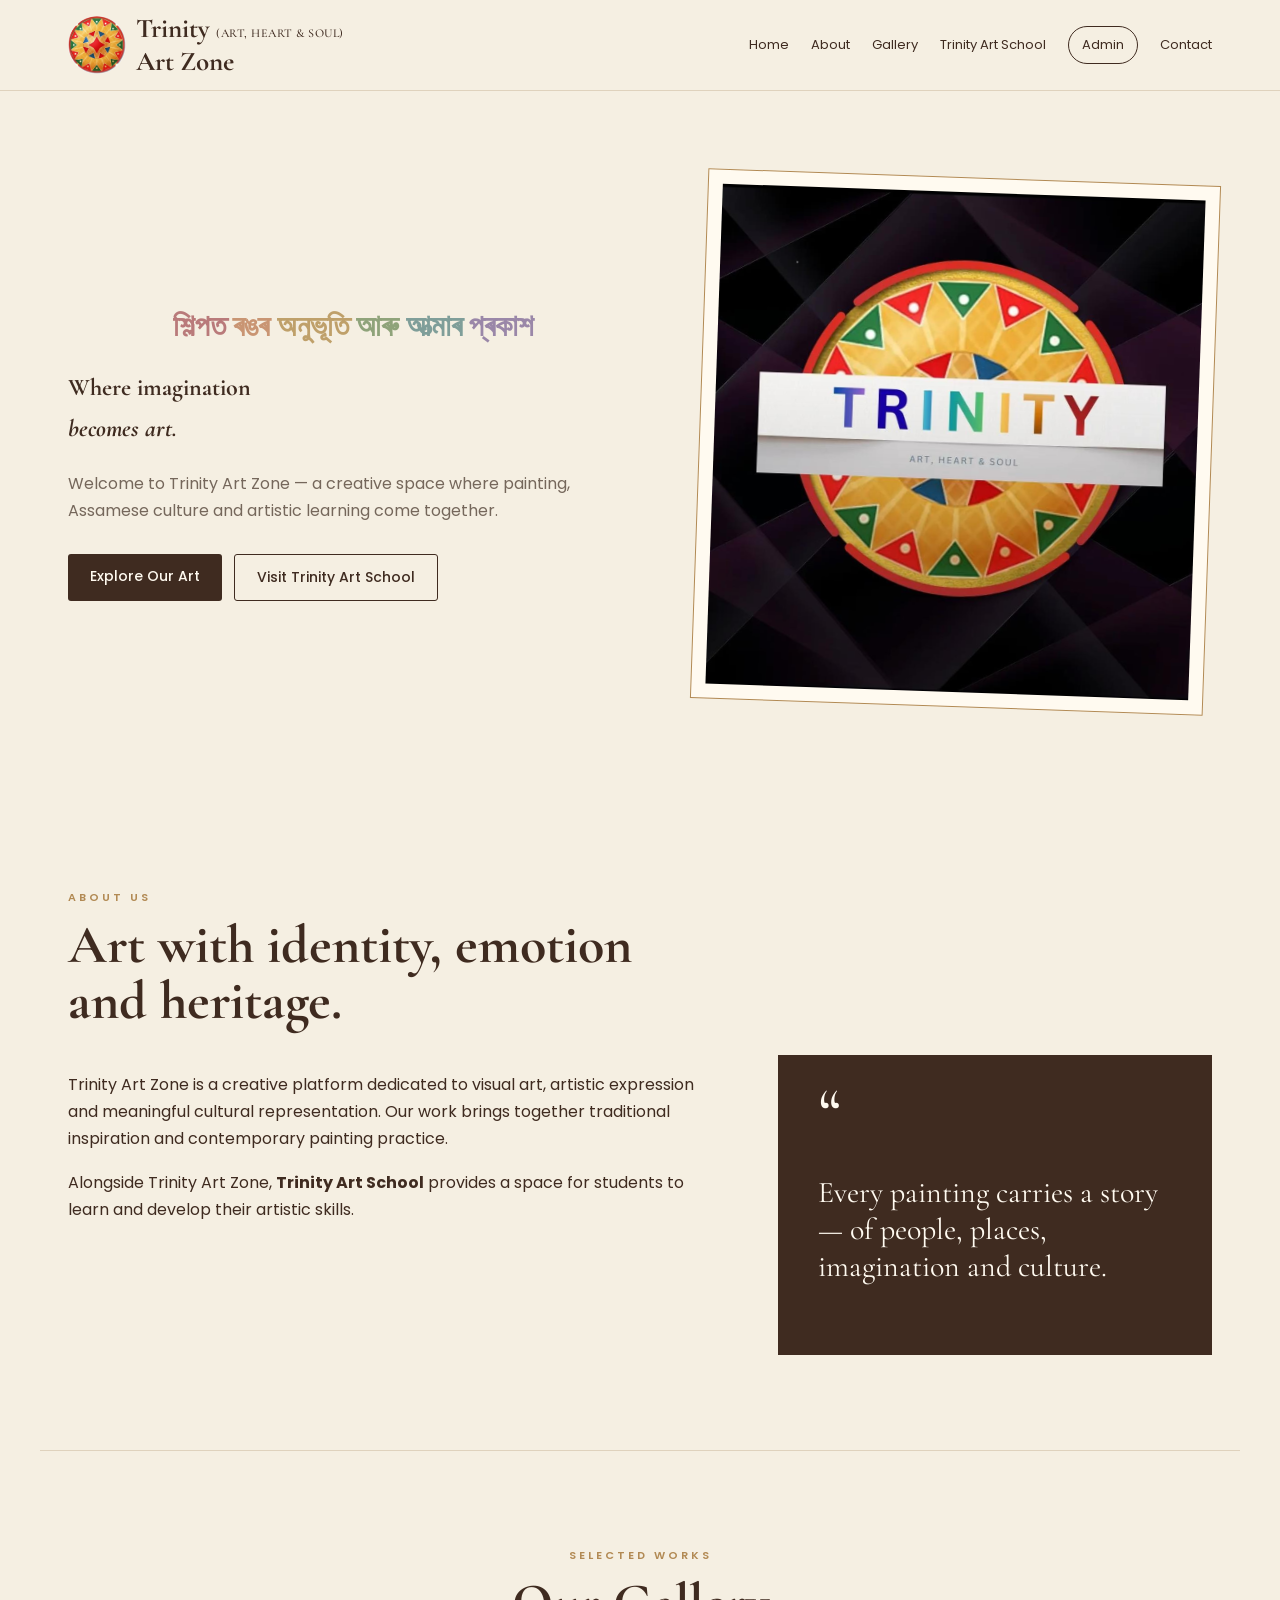
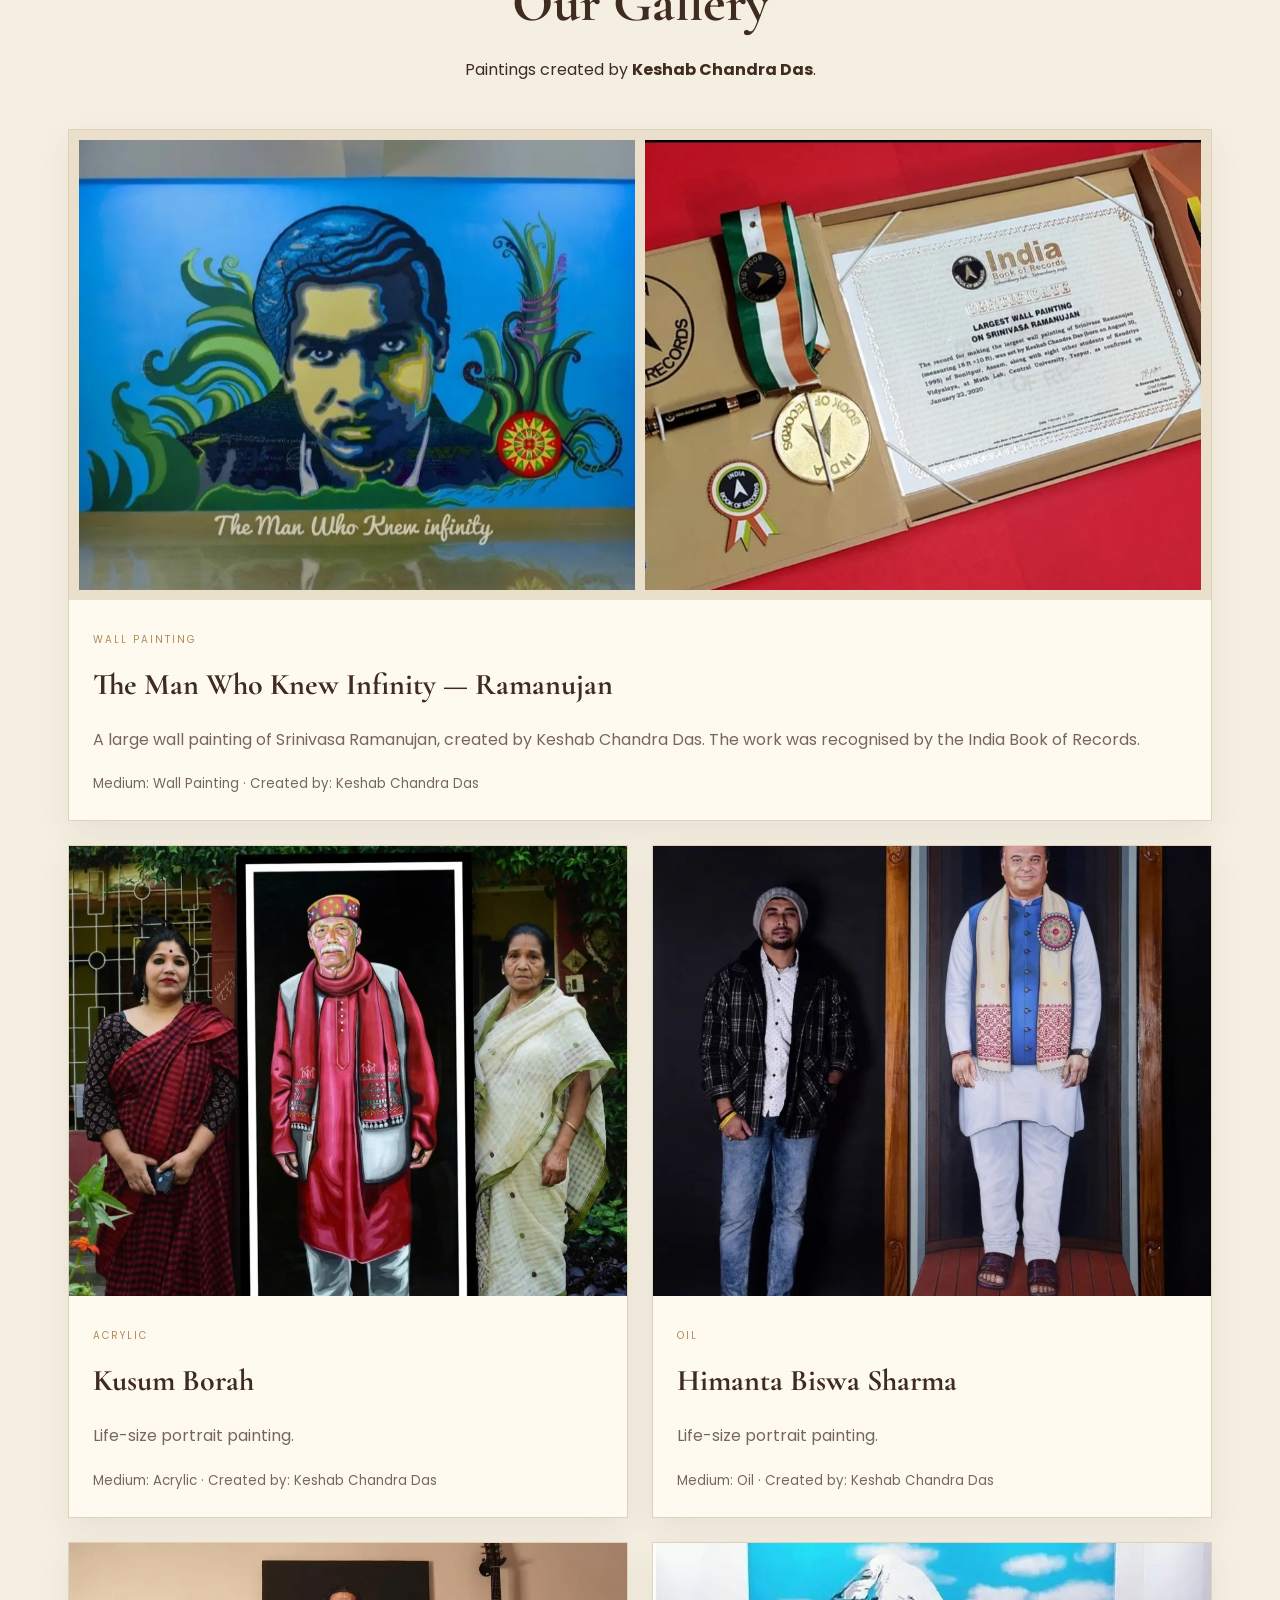
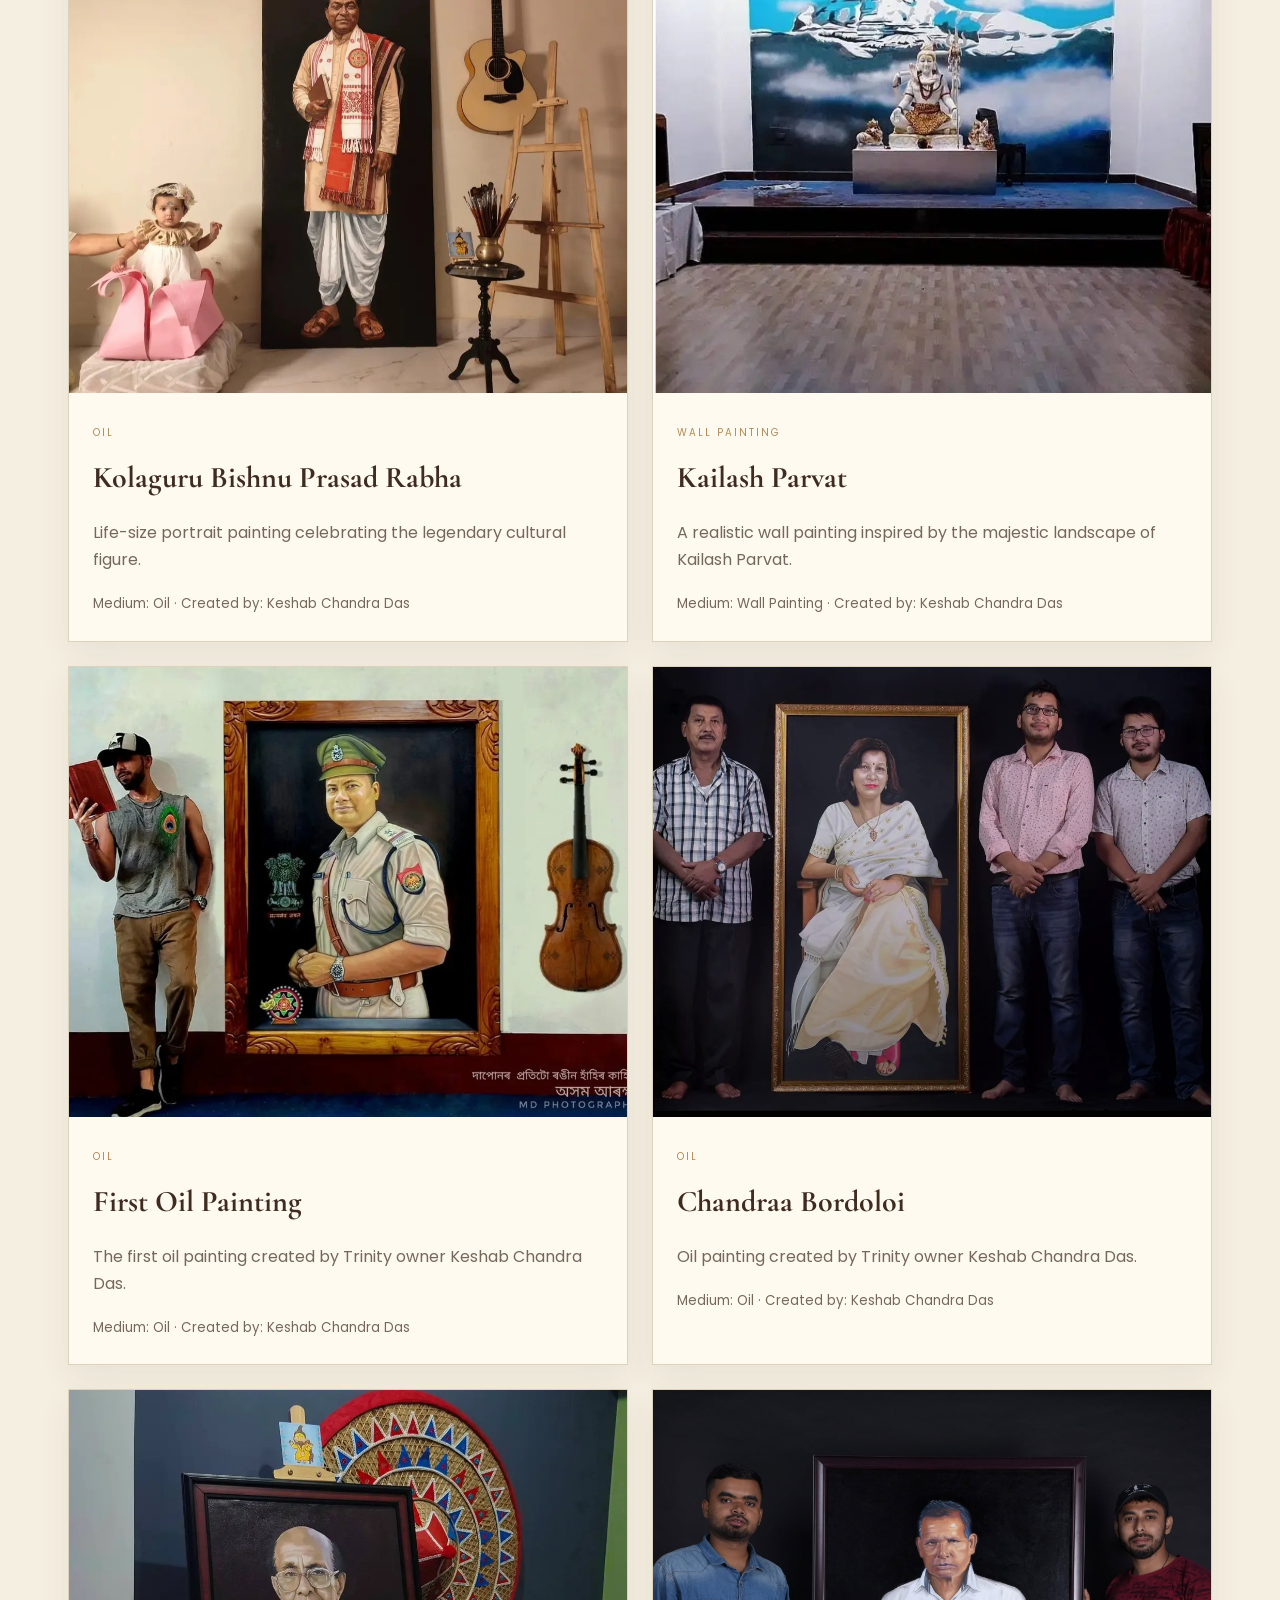
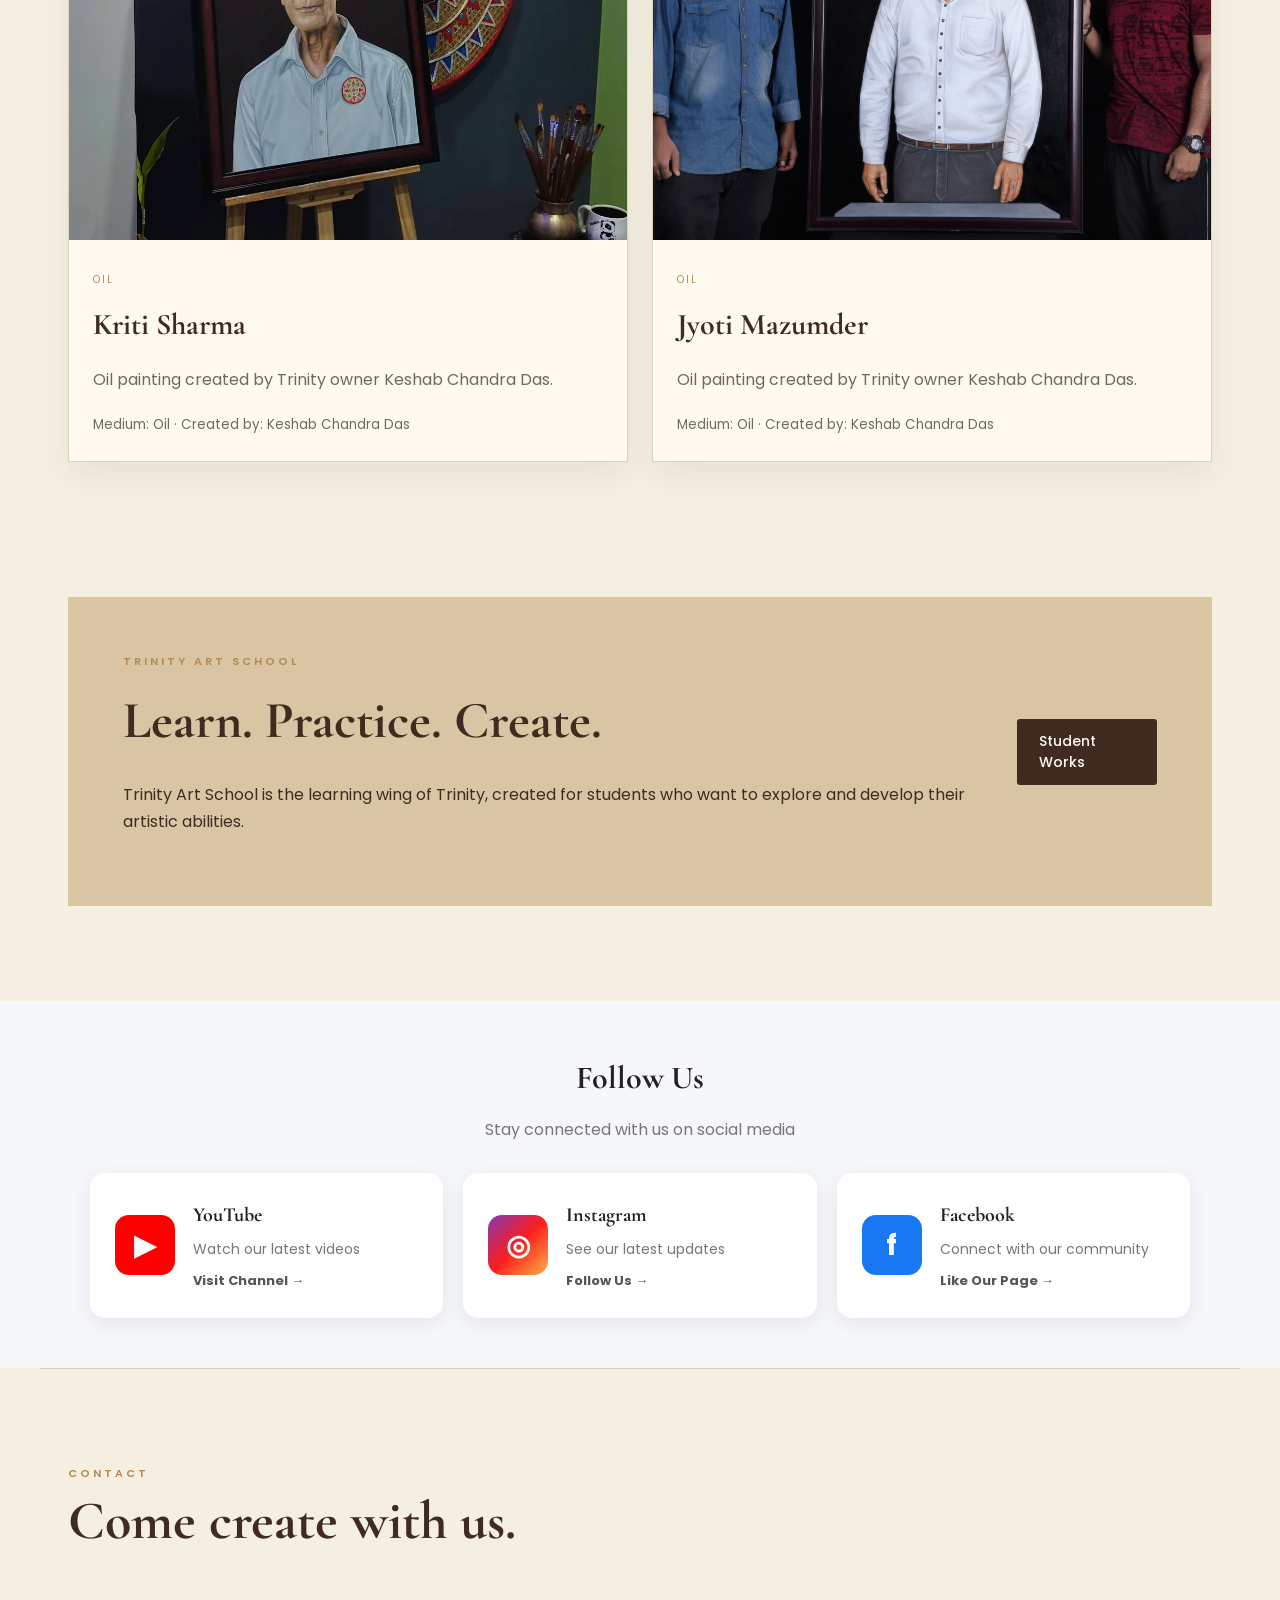
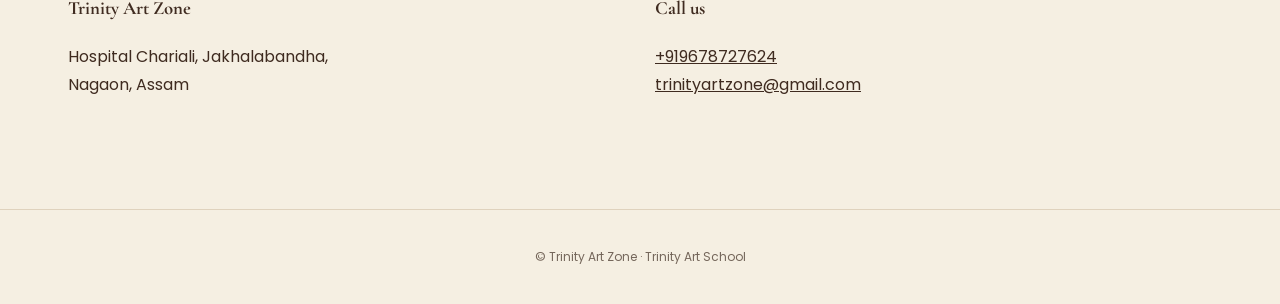
==== commit df8e8c4d: "Update index.html" ====
--- a/index.html
+++ b/index.html
@@ -31,9 +31,14 @@
   <main>
   <section id="home" class="hero">
     <div class="hero-content">
-     <p style="color: blue; font-size: 20px;">
-      "শিল্পত ৰঙৰ অনুভূতি আৰু আত্মাৰ প্ৰকাশ"।
-    </p>
+     <p style="font-size:30px; font-weight:600; line-height:1.5; text-align:center; margin:20px 0; font-family:'Noto Serif Bengali', serif;">
+  <span style="color:#B97A7A;">শিল্পত</span>
+  <span style="color:#C99573;">ৰঙৰ</span>
+  <span style="color:#BFA06A;">অনুভূতি</span>
+  <span style="color:#8FA37A;">আৰু</span>
+  <span style="color:#7F9E99;">আত্মাৰ</span>
+  <span style="color:#9A87A8;">প্ৰকাশ</span>
+</p>
       <h2>Where imagination<br><em>becomes art.</em></h2>
       <p class="hero-text">Welcome to Trinity Art Zone — a creative space where painting, Assamese culture and artistic learning come together.</p>
       <div class="hero-actions">
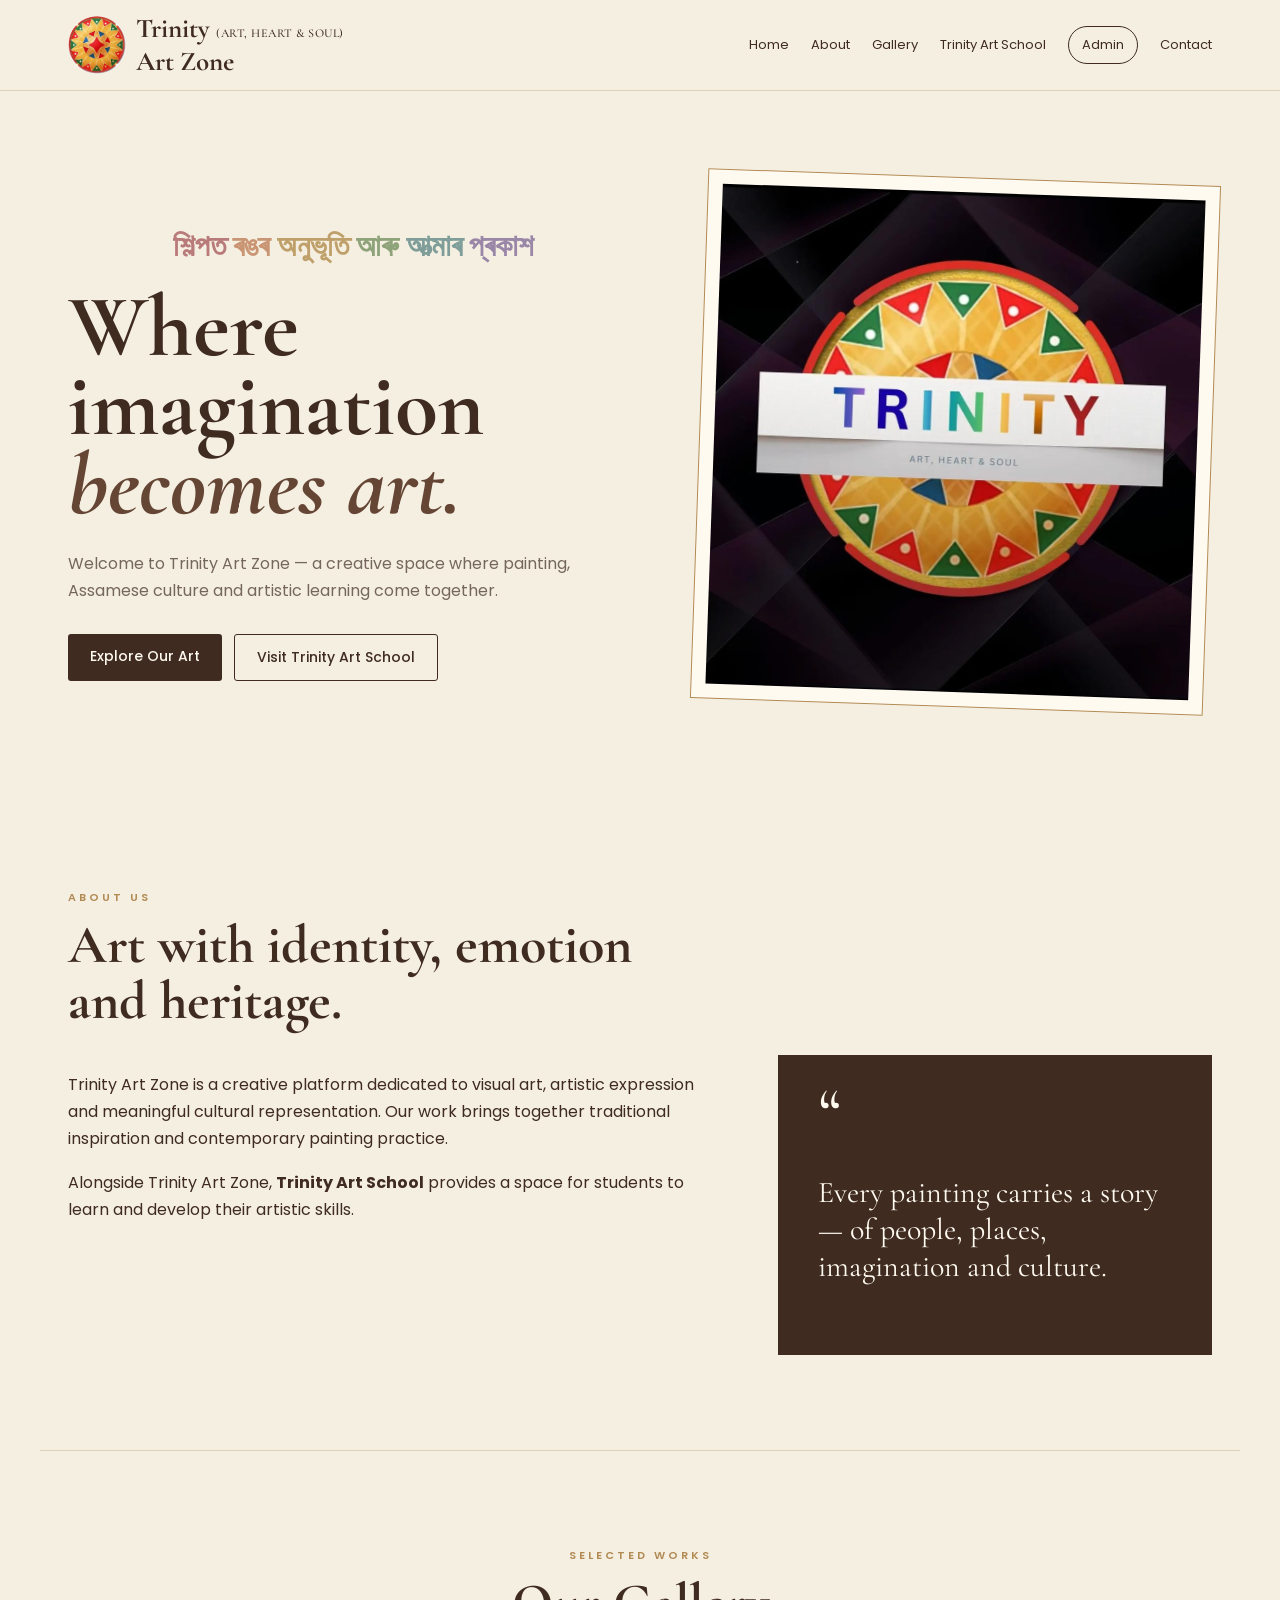
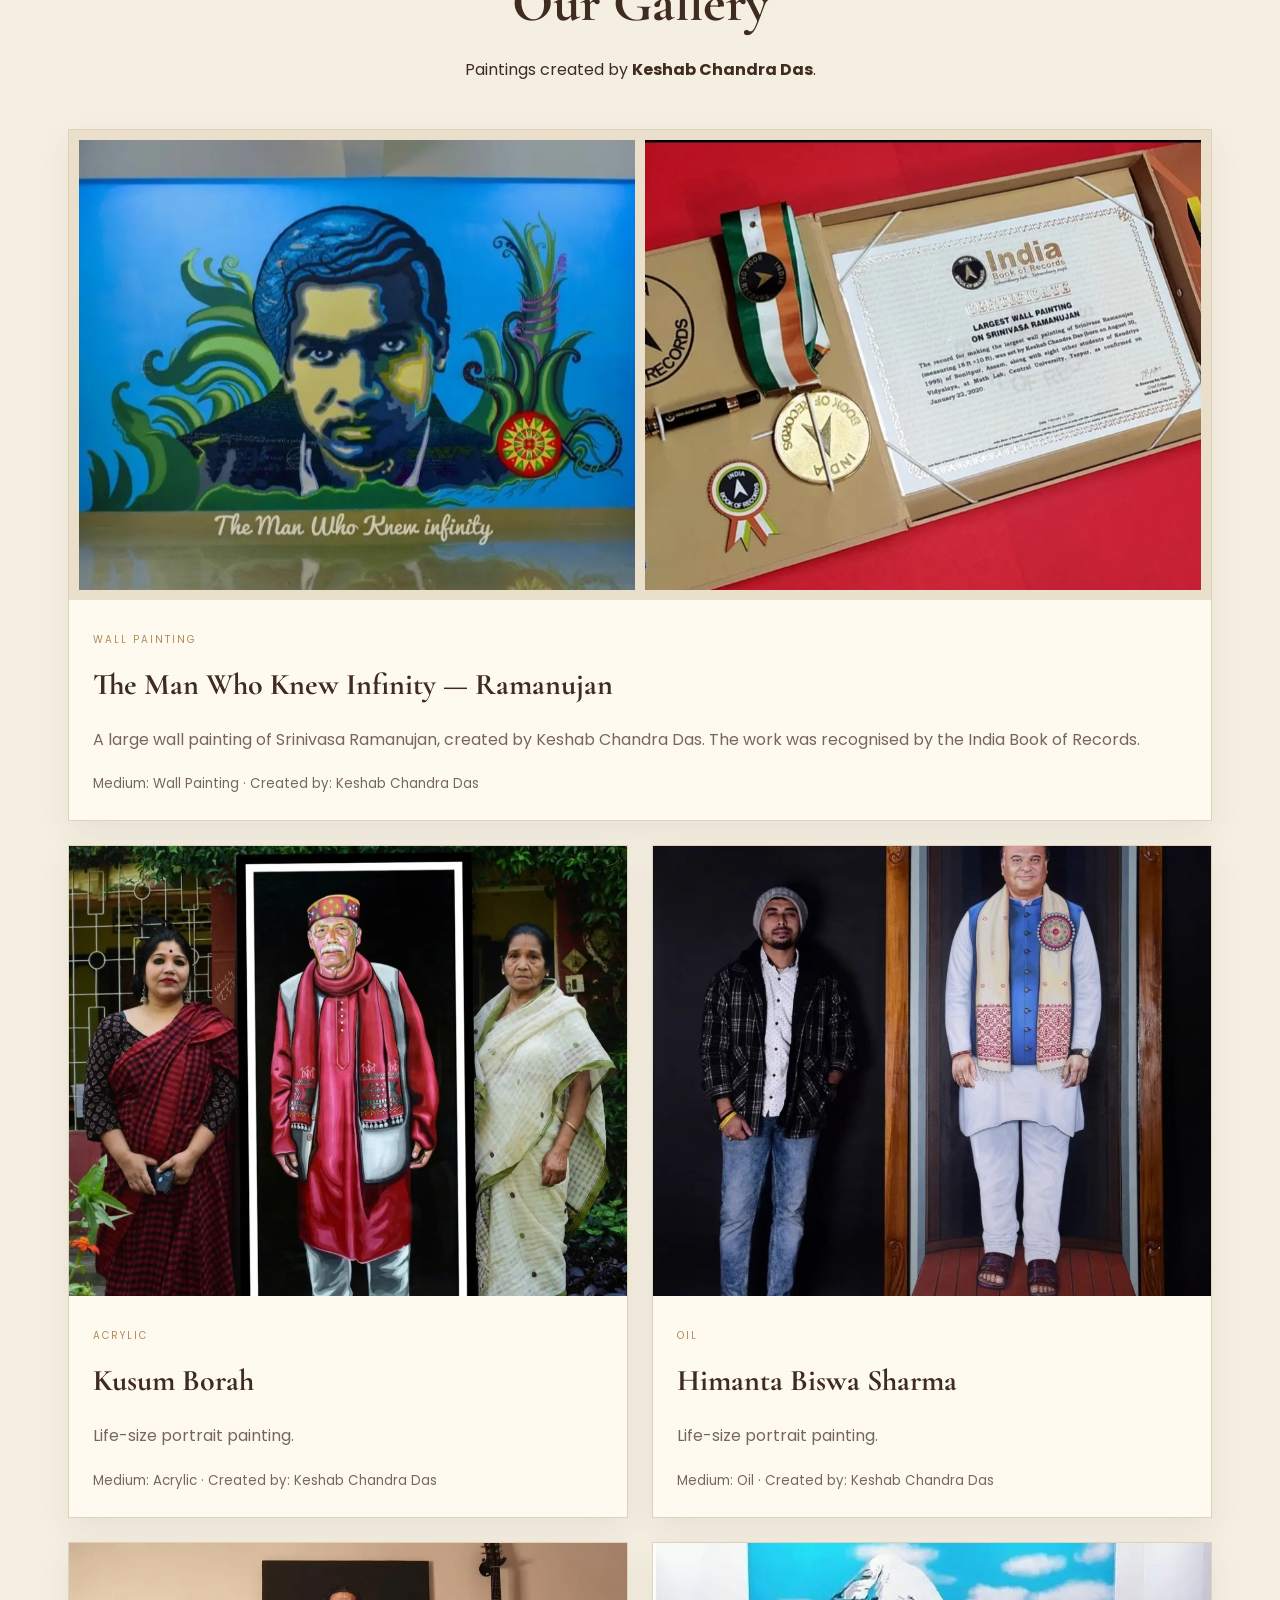
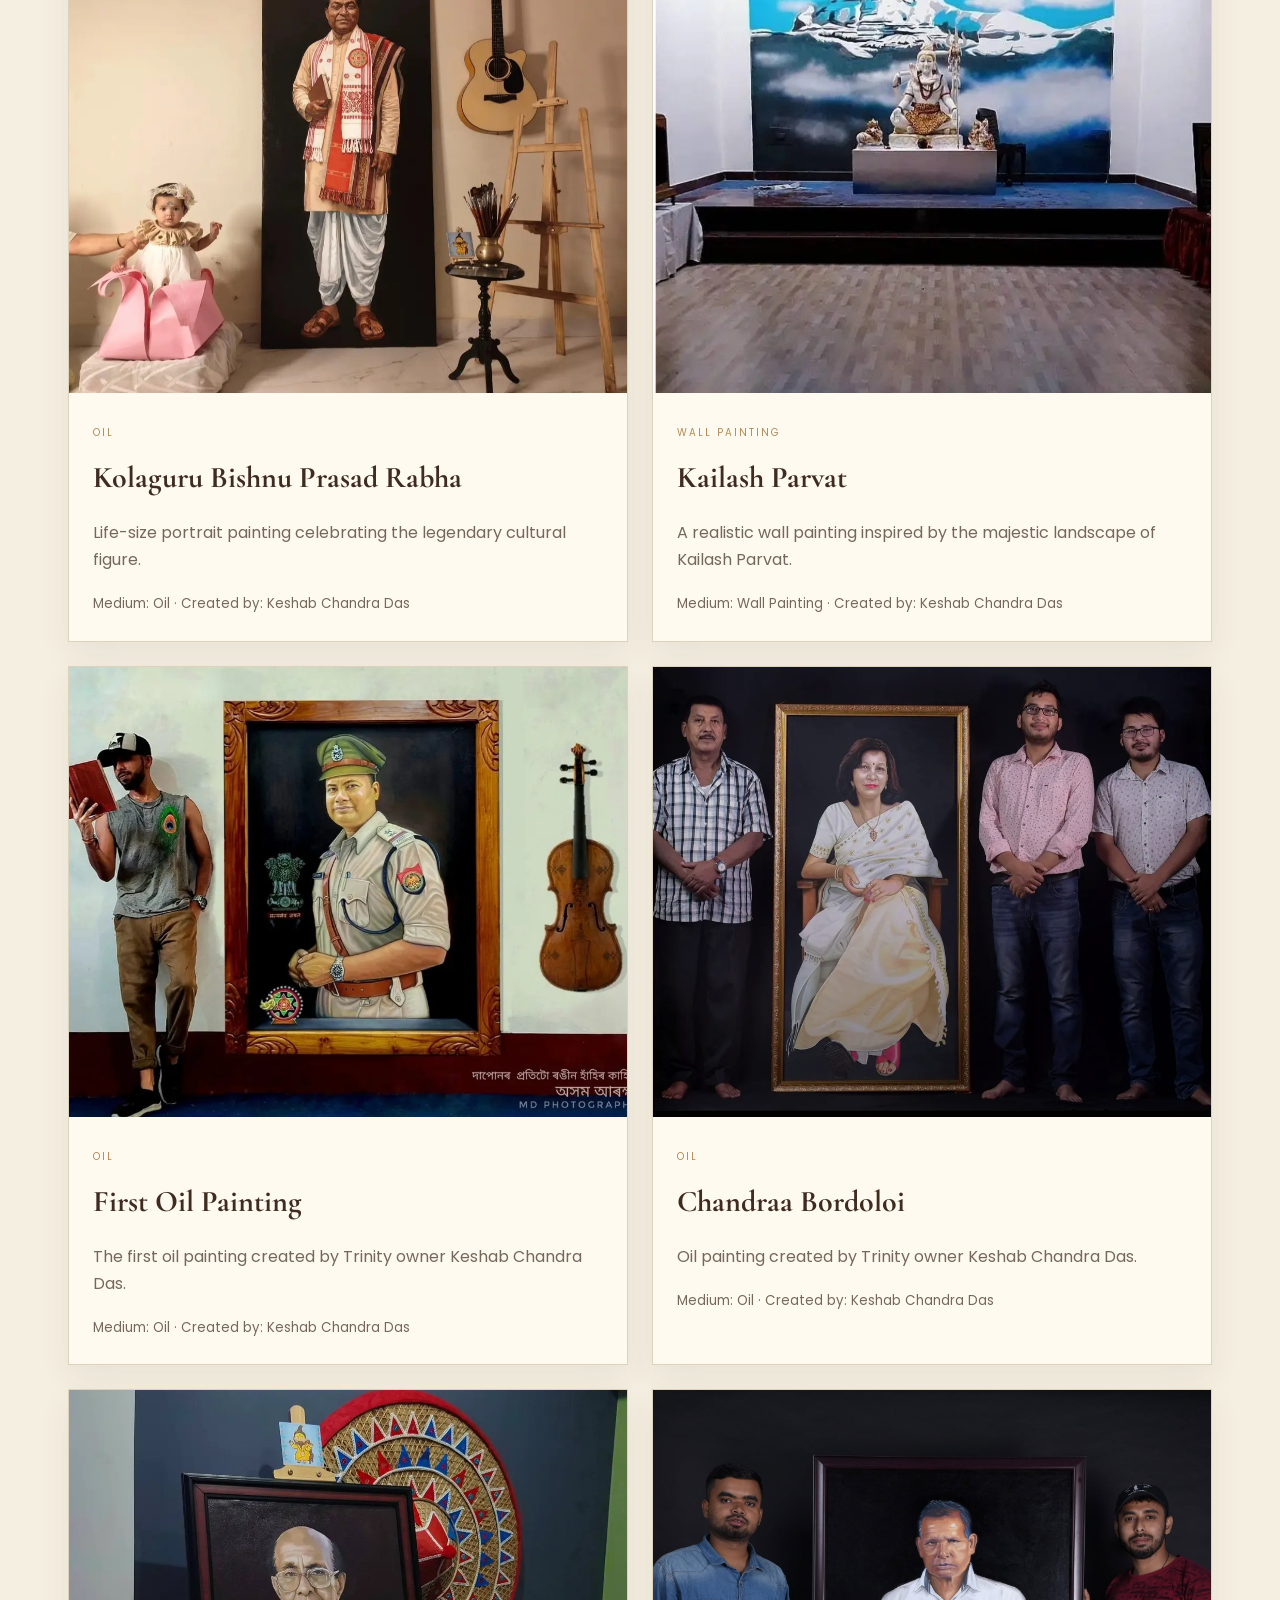
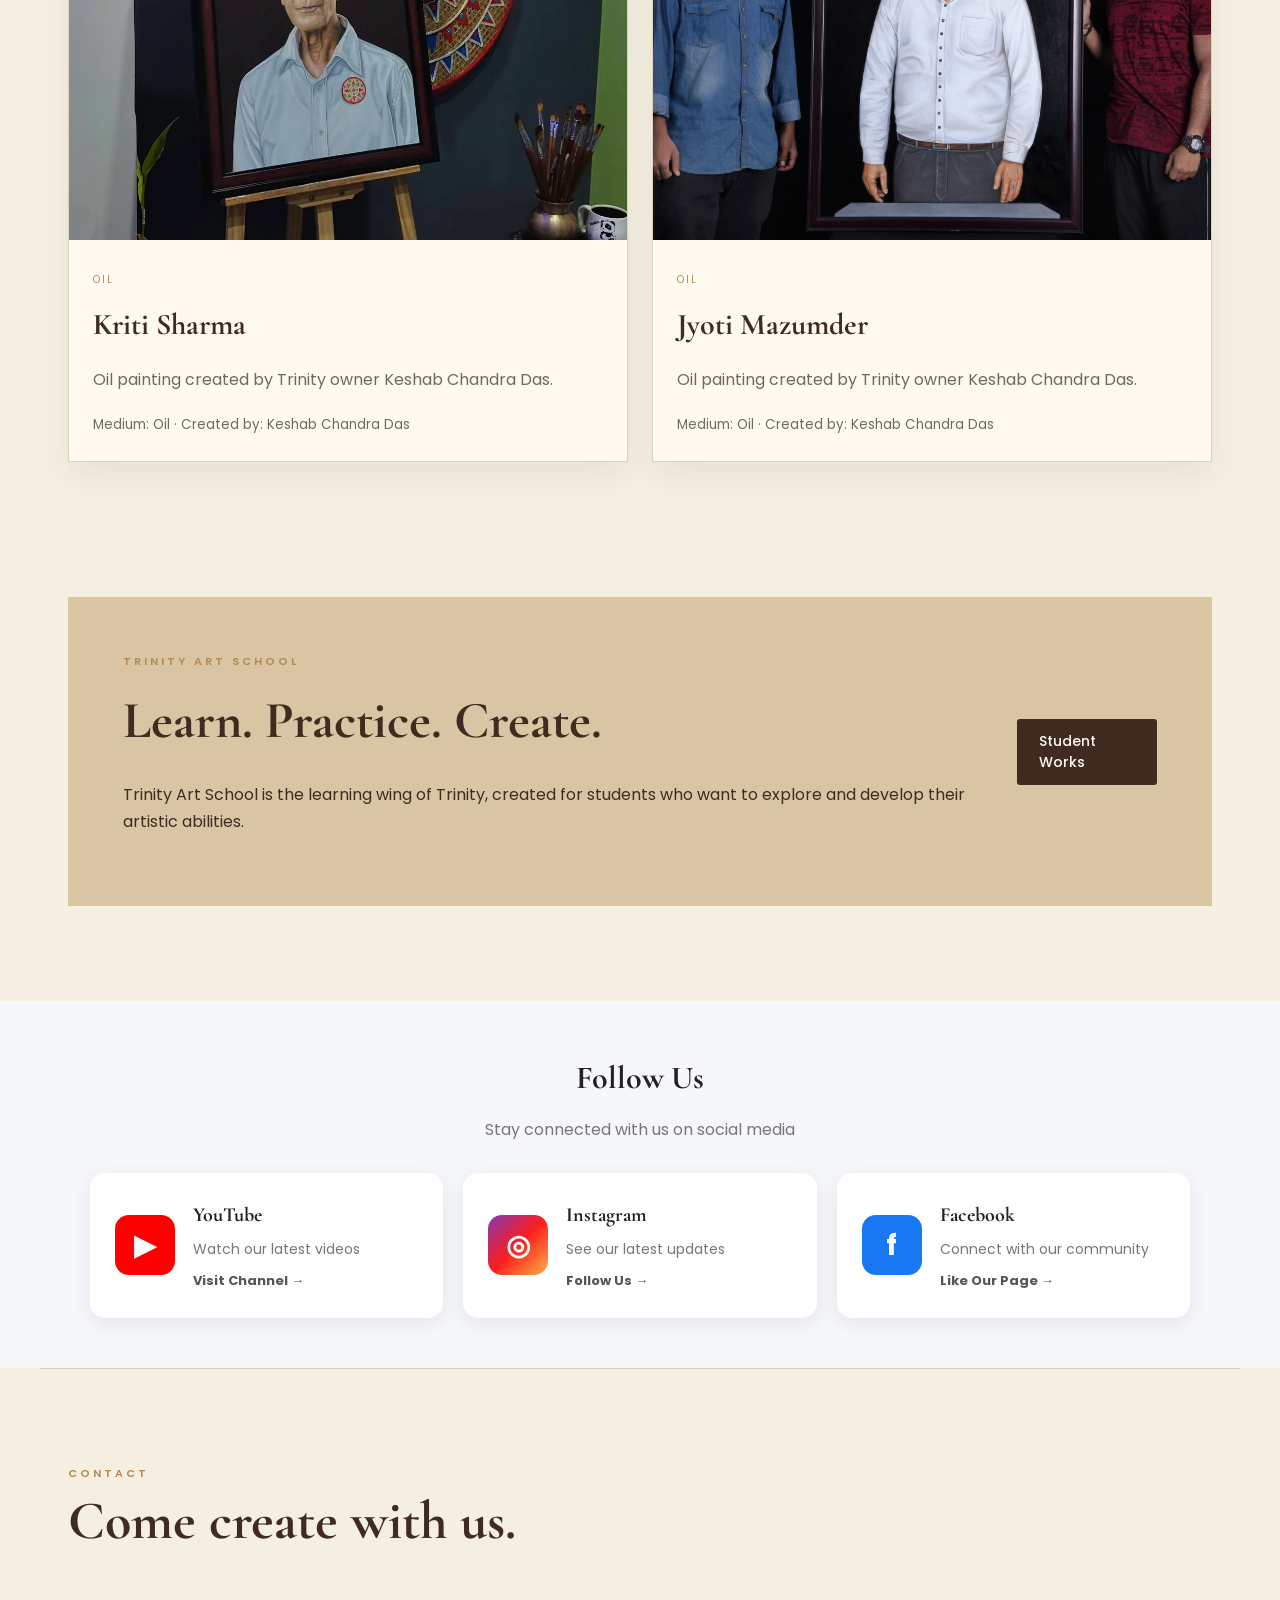
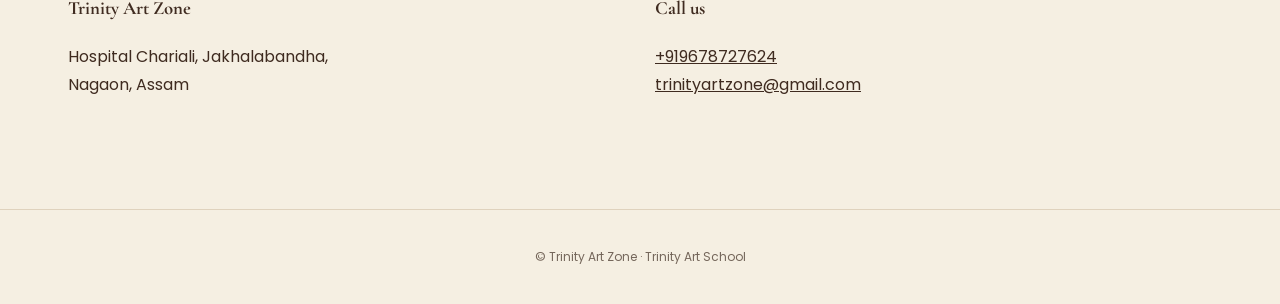
==== commit 38e934aa: "Update index.html" ====
--- a/index.html
+++ b/index.html
@@ -39,7 +39,7 @@
   <span style="color:#7F9E99;">আত্মাৰ</span>
   <span style="color:#9A87A8;">প্ৰকাশ</span>
 </p>
-      <h2>Where imagination<br><em>becomes art.</em></h2>
+      <h1>Where imagination<br><em>becomes art.</em></h1>
       <p class="hero-text">Welcome to Trinity Art Zone — a creative space where painting, Assamese culture and artistic learning come together.</p>
       <div class="hero-actions">
         <a class="btn" href="#gallery">Explore Our Art</a>
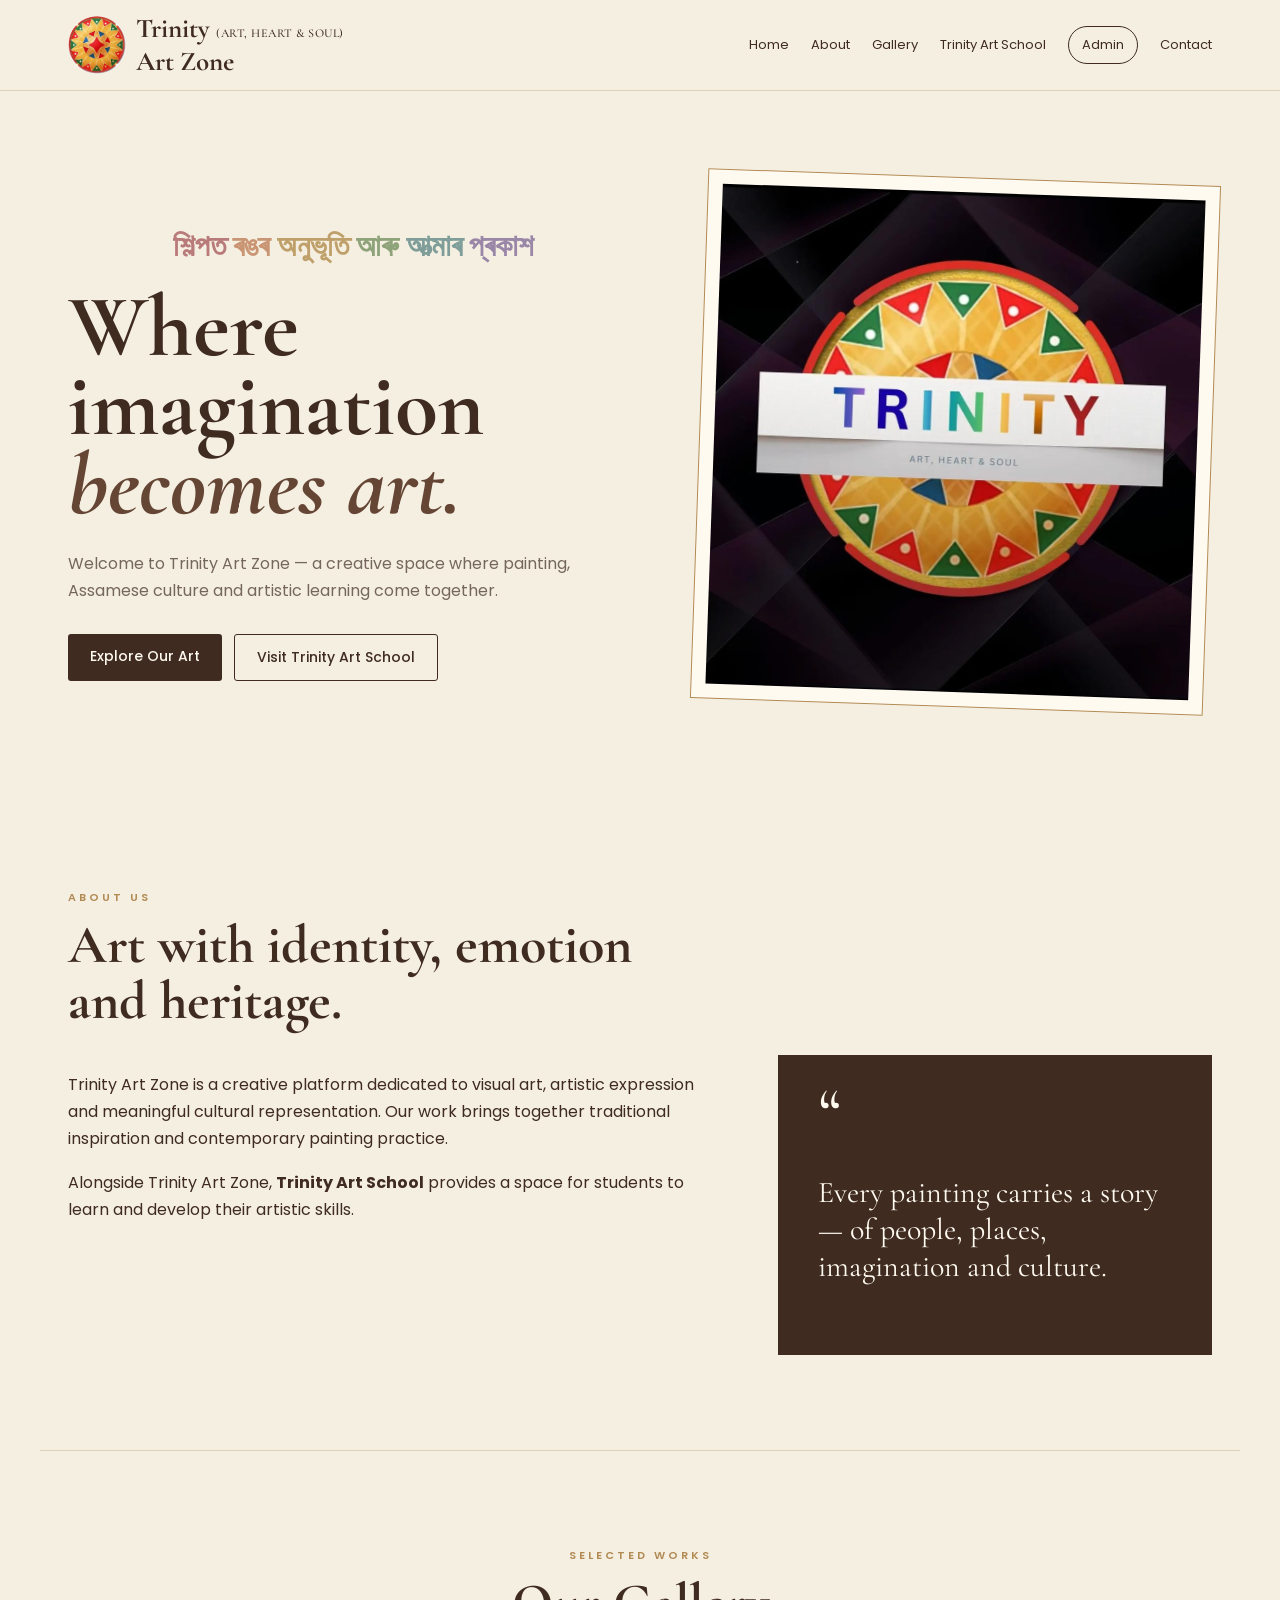
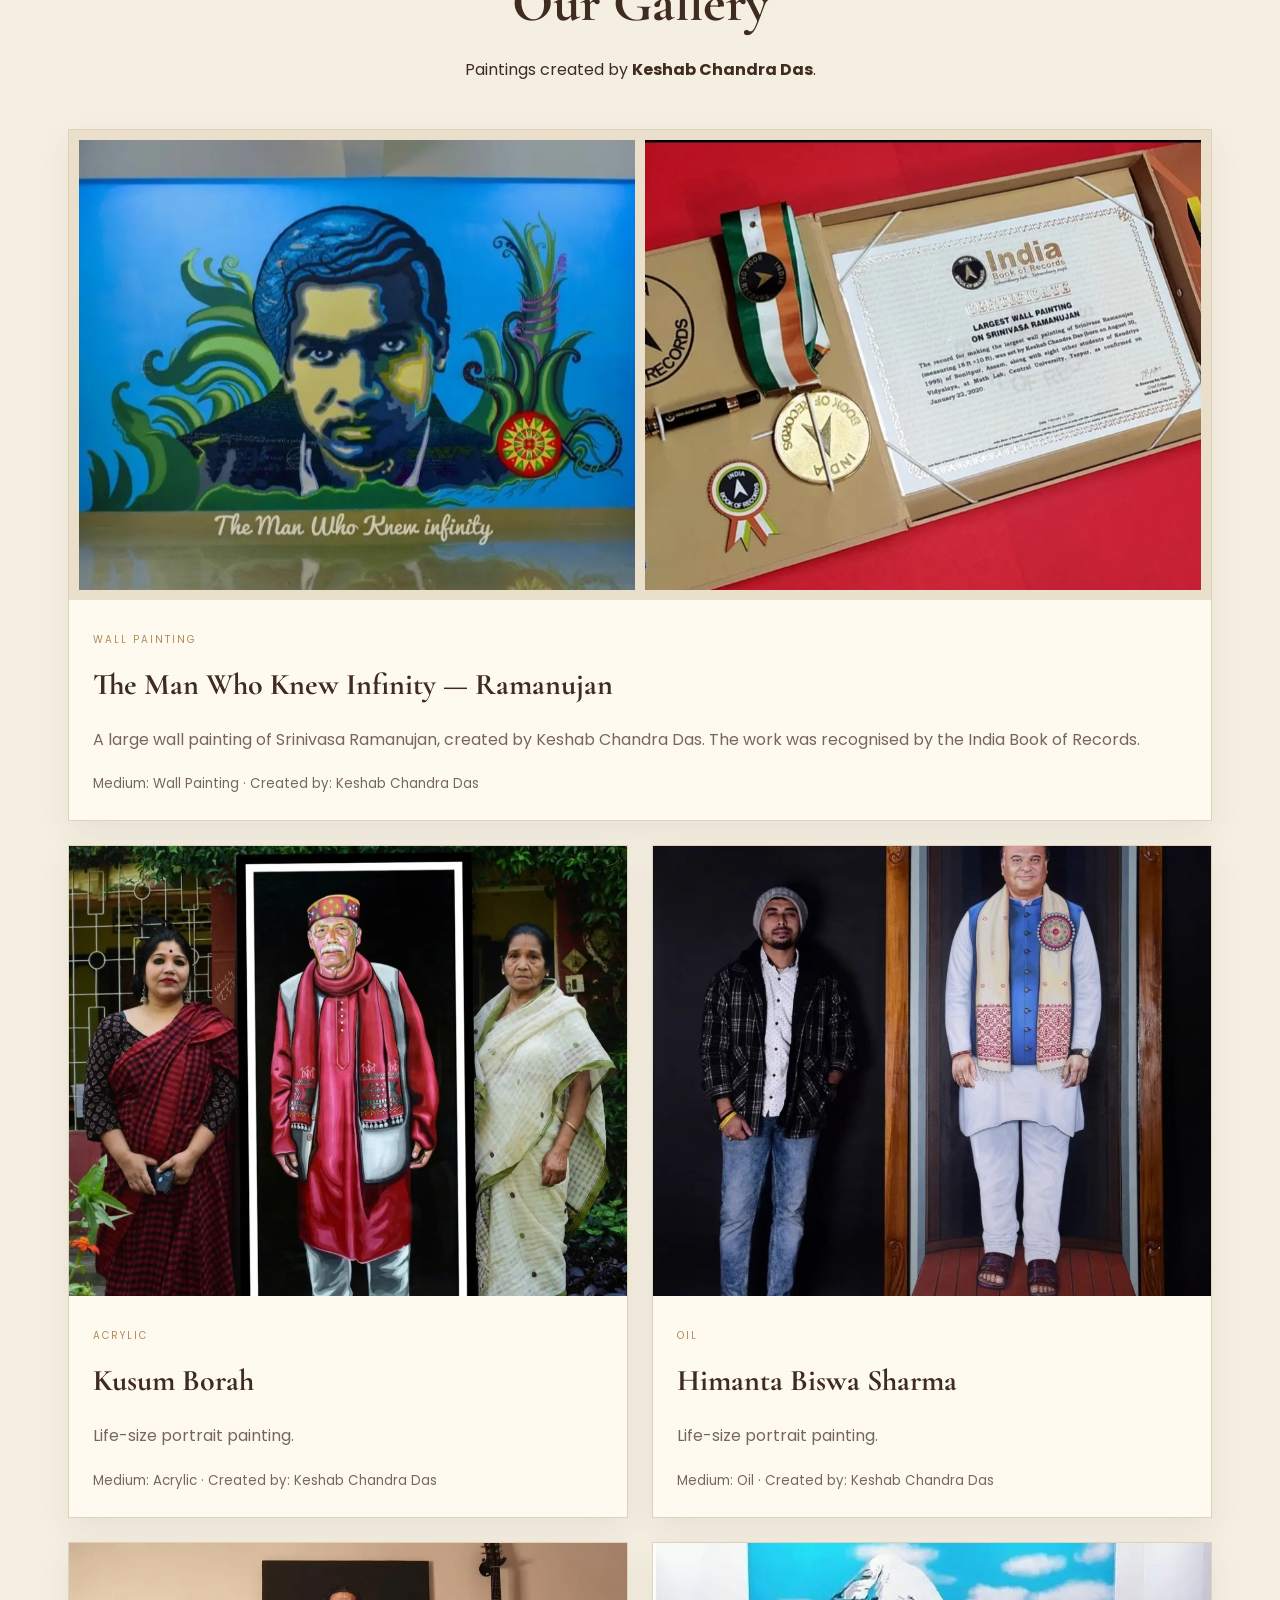
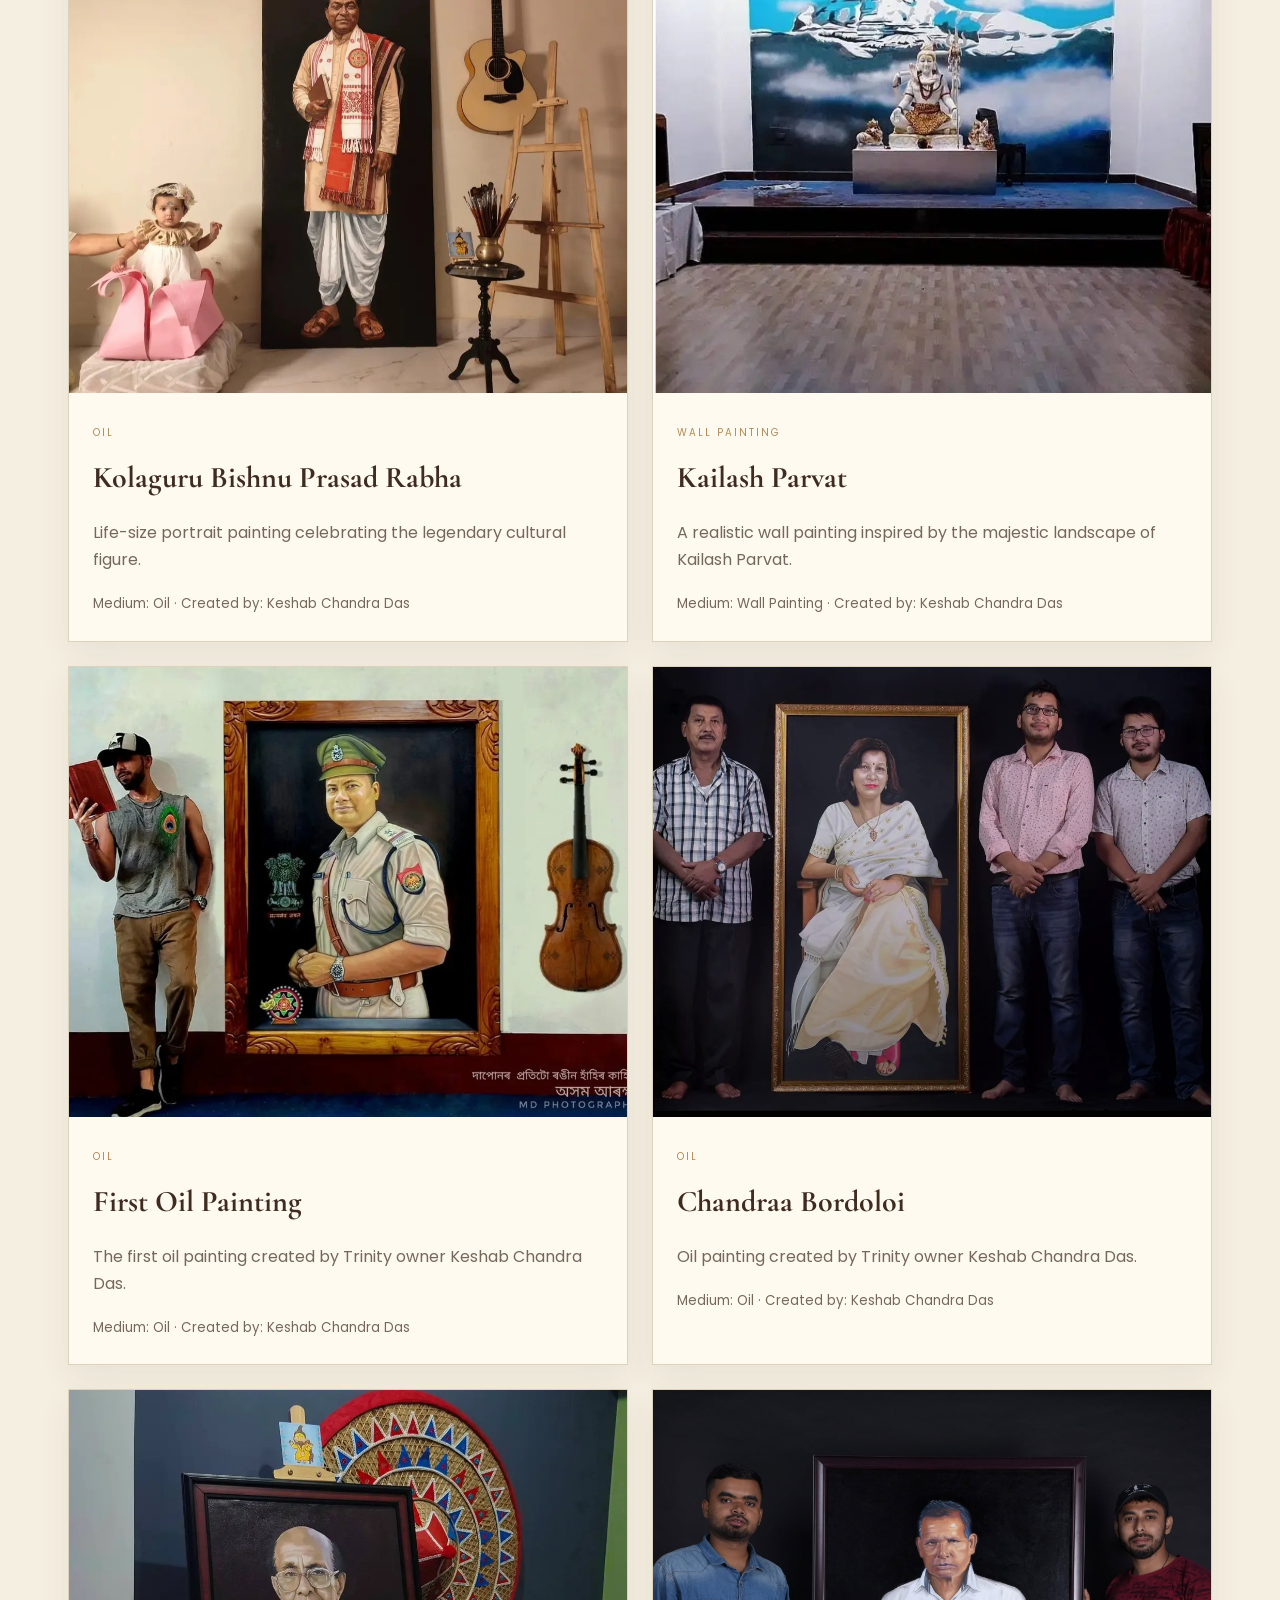
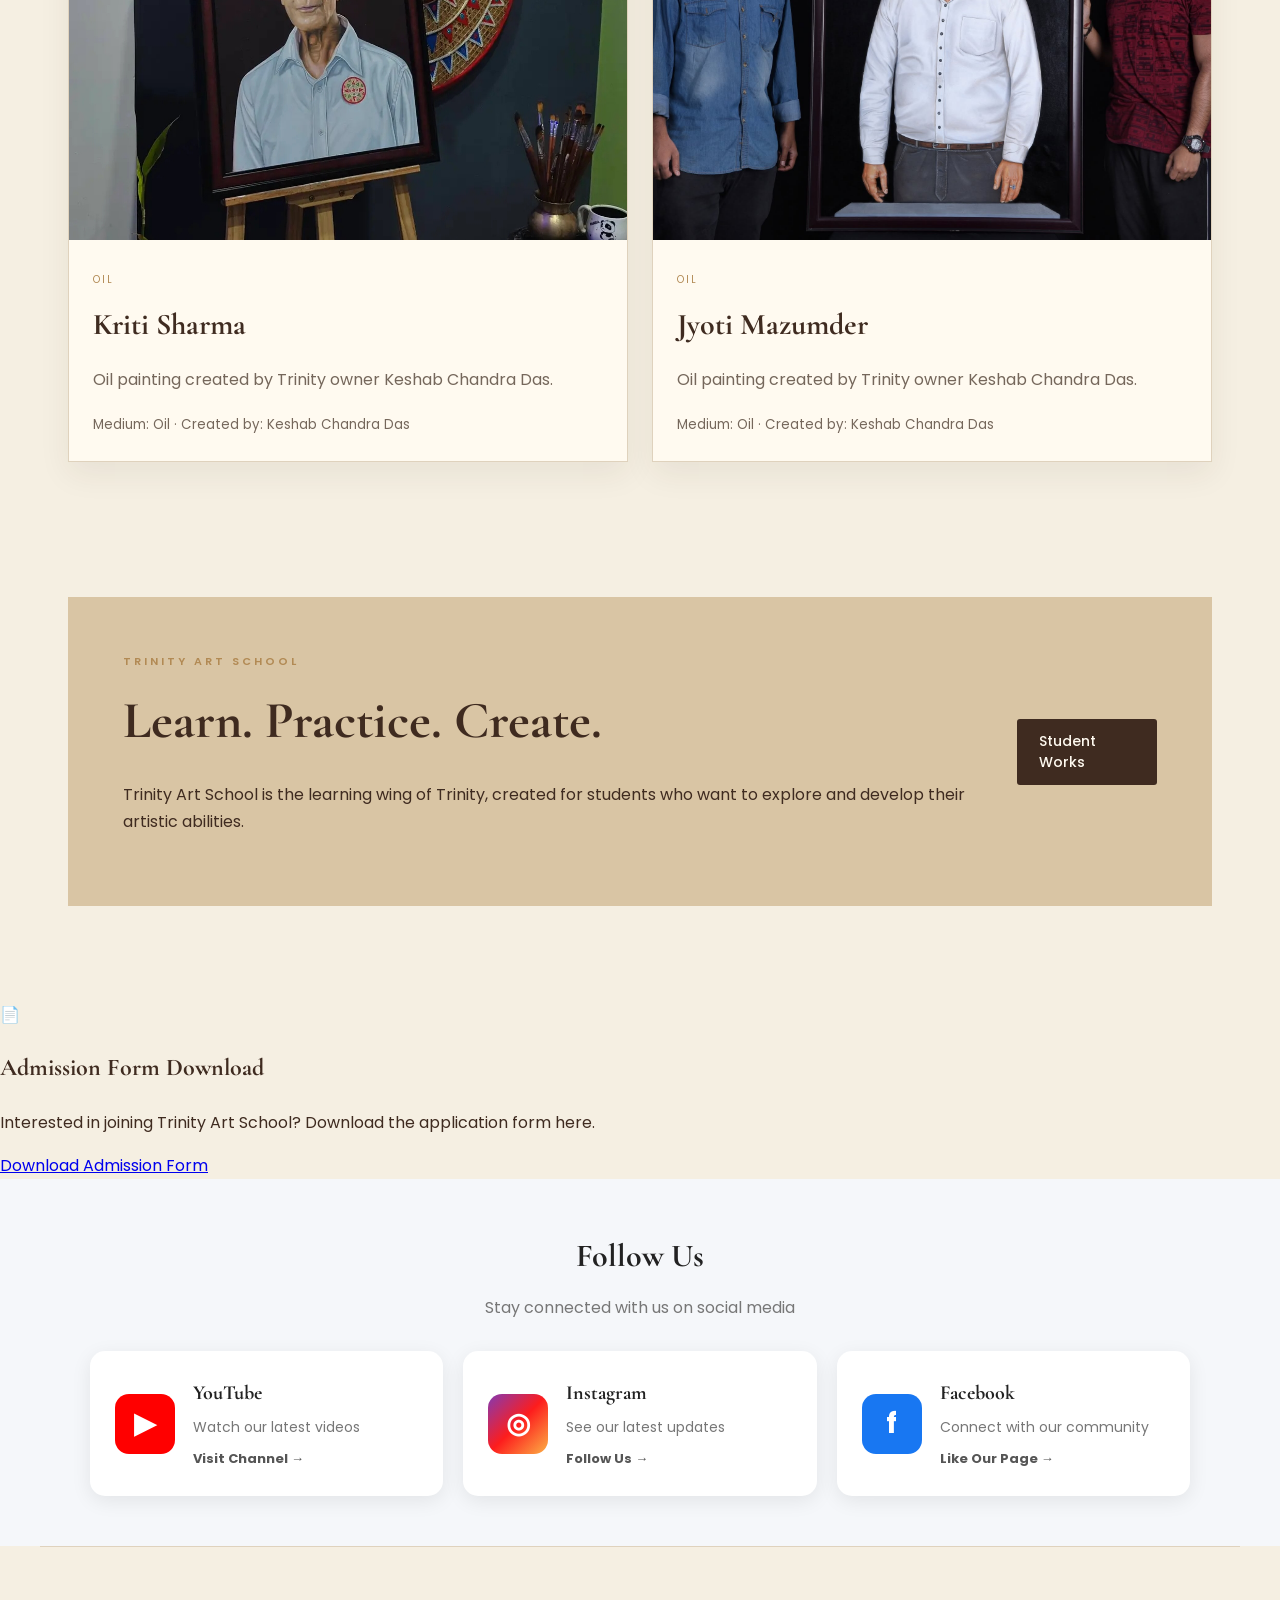
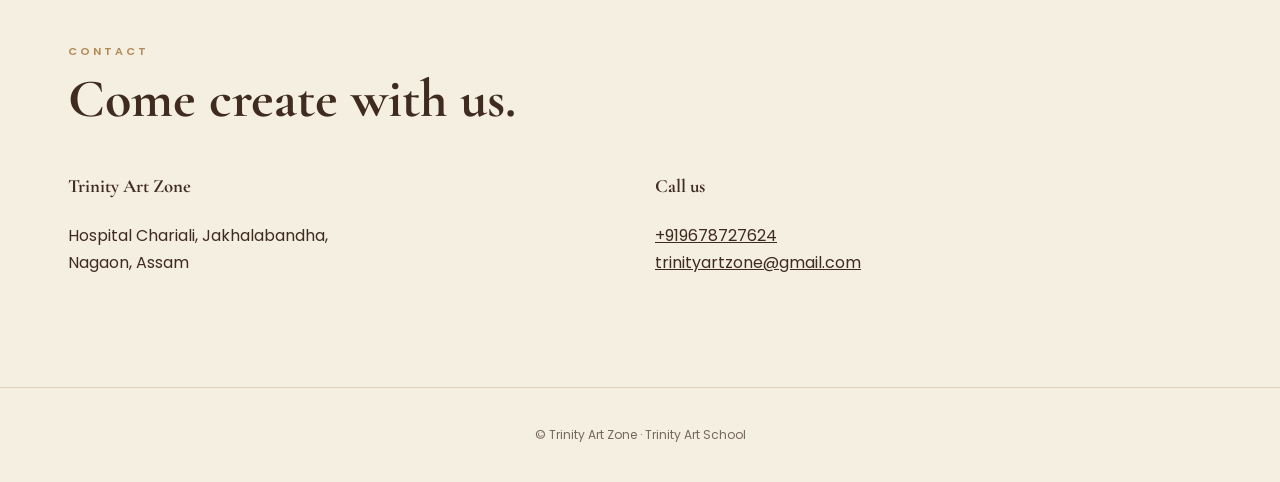
==== commit 1cd94635: "Add admission form download section to index.html Added an admission form download section and updat" ====
--- a/index.html
+++ b/index.html
@@ -92,6 +92,38 @@
     <a class="btn" href="gallery.html">Student Works</a>
   </div></section>
 
+          
+<!-- ================================
+     ADMISSION FORM DOWNLOAD
+================================ -->
+
+<section class="admission-download" id="admission">
+
+  <div class="admission-box">
+
+    <div class="admission-icon">
+      📄
+    </div>
+
+    <div class="admission-content">
+
+      <h2>Admission Form Download</h2>
+
+      <p>
+        Interested in joining Trinity Art School?
+        Download the application form here.
+      </p>
+
+      <a href="admission.html" class="admission-btn">
+        Download Admission Form
+      </a>
+
+    </div>
+
+  </div>
+
+</section>
+      
       <!-- Social Media Section -->
 <section class="social-section">
 
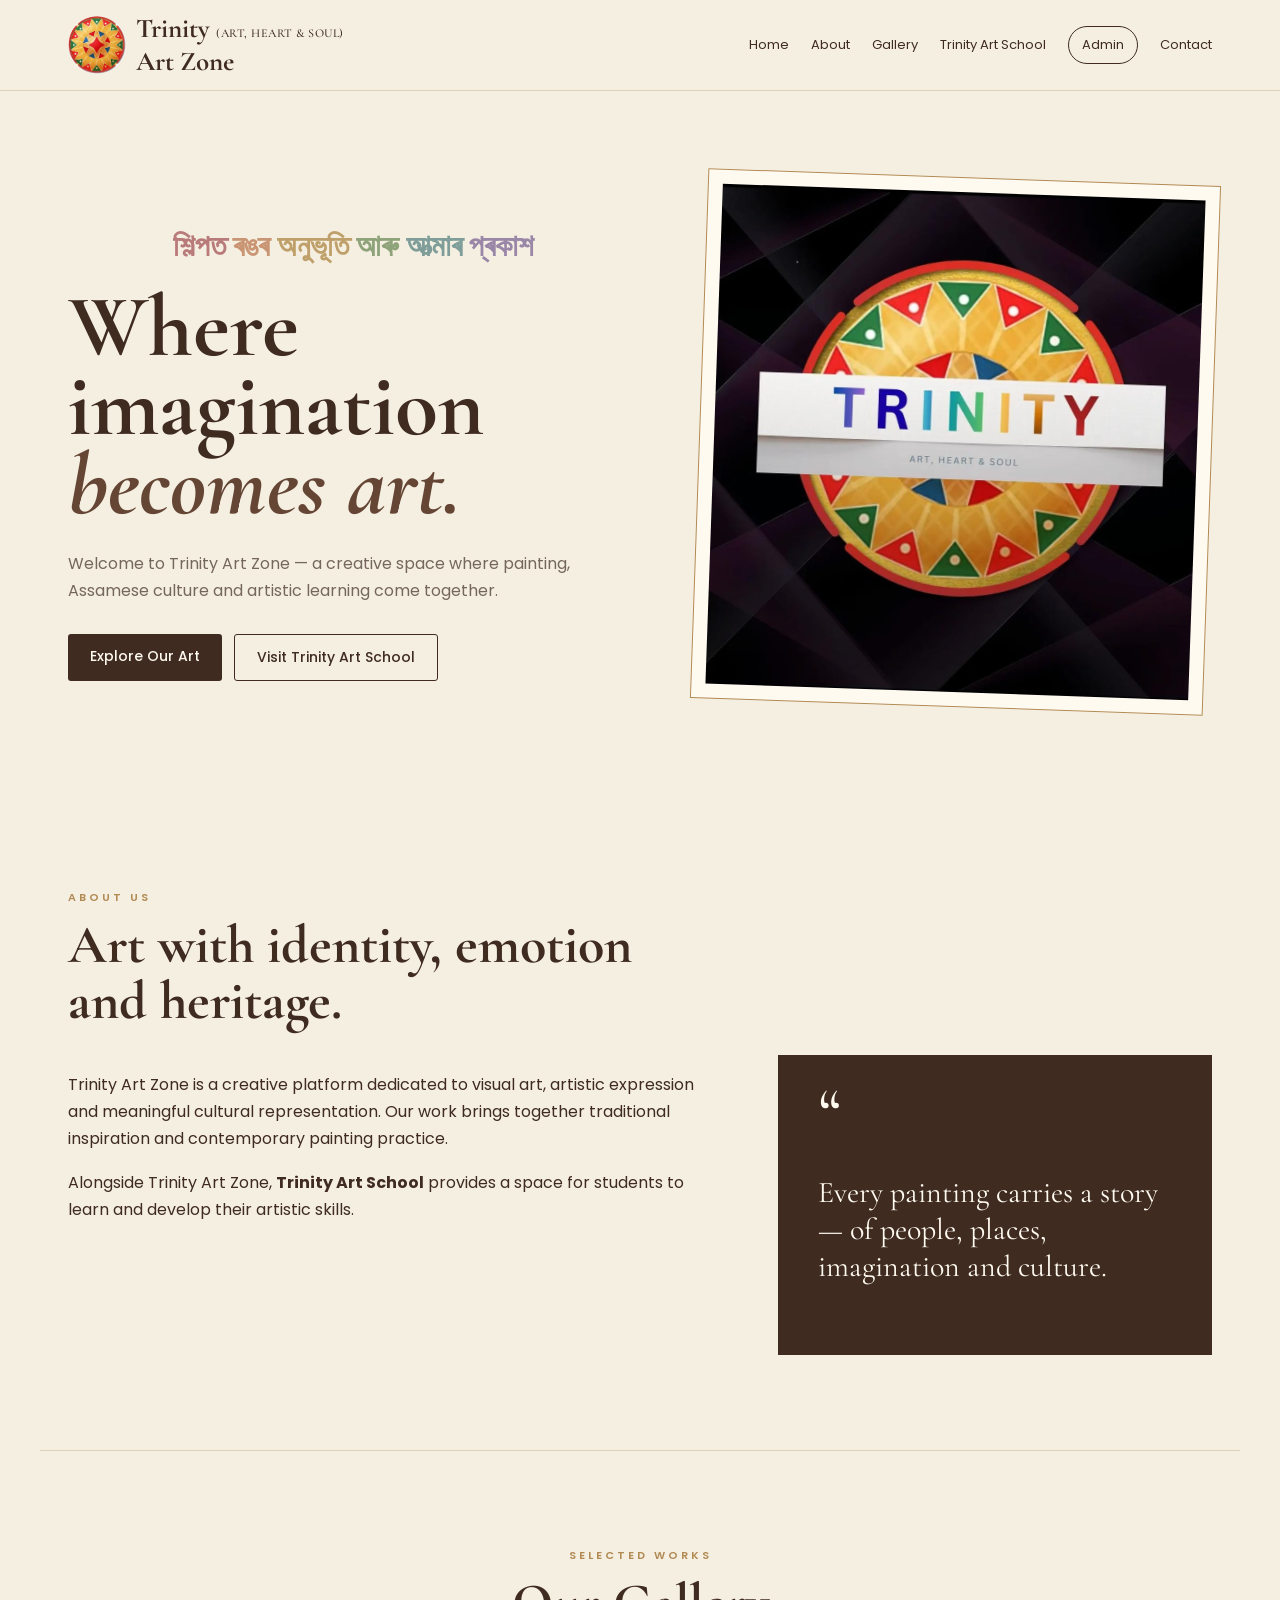
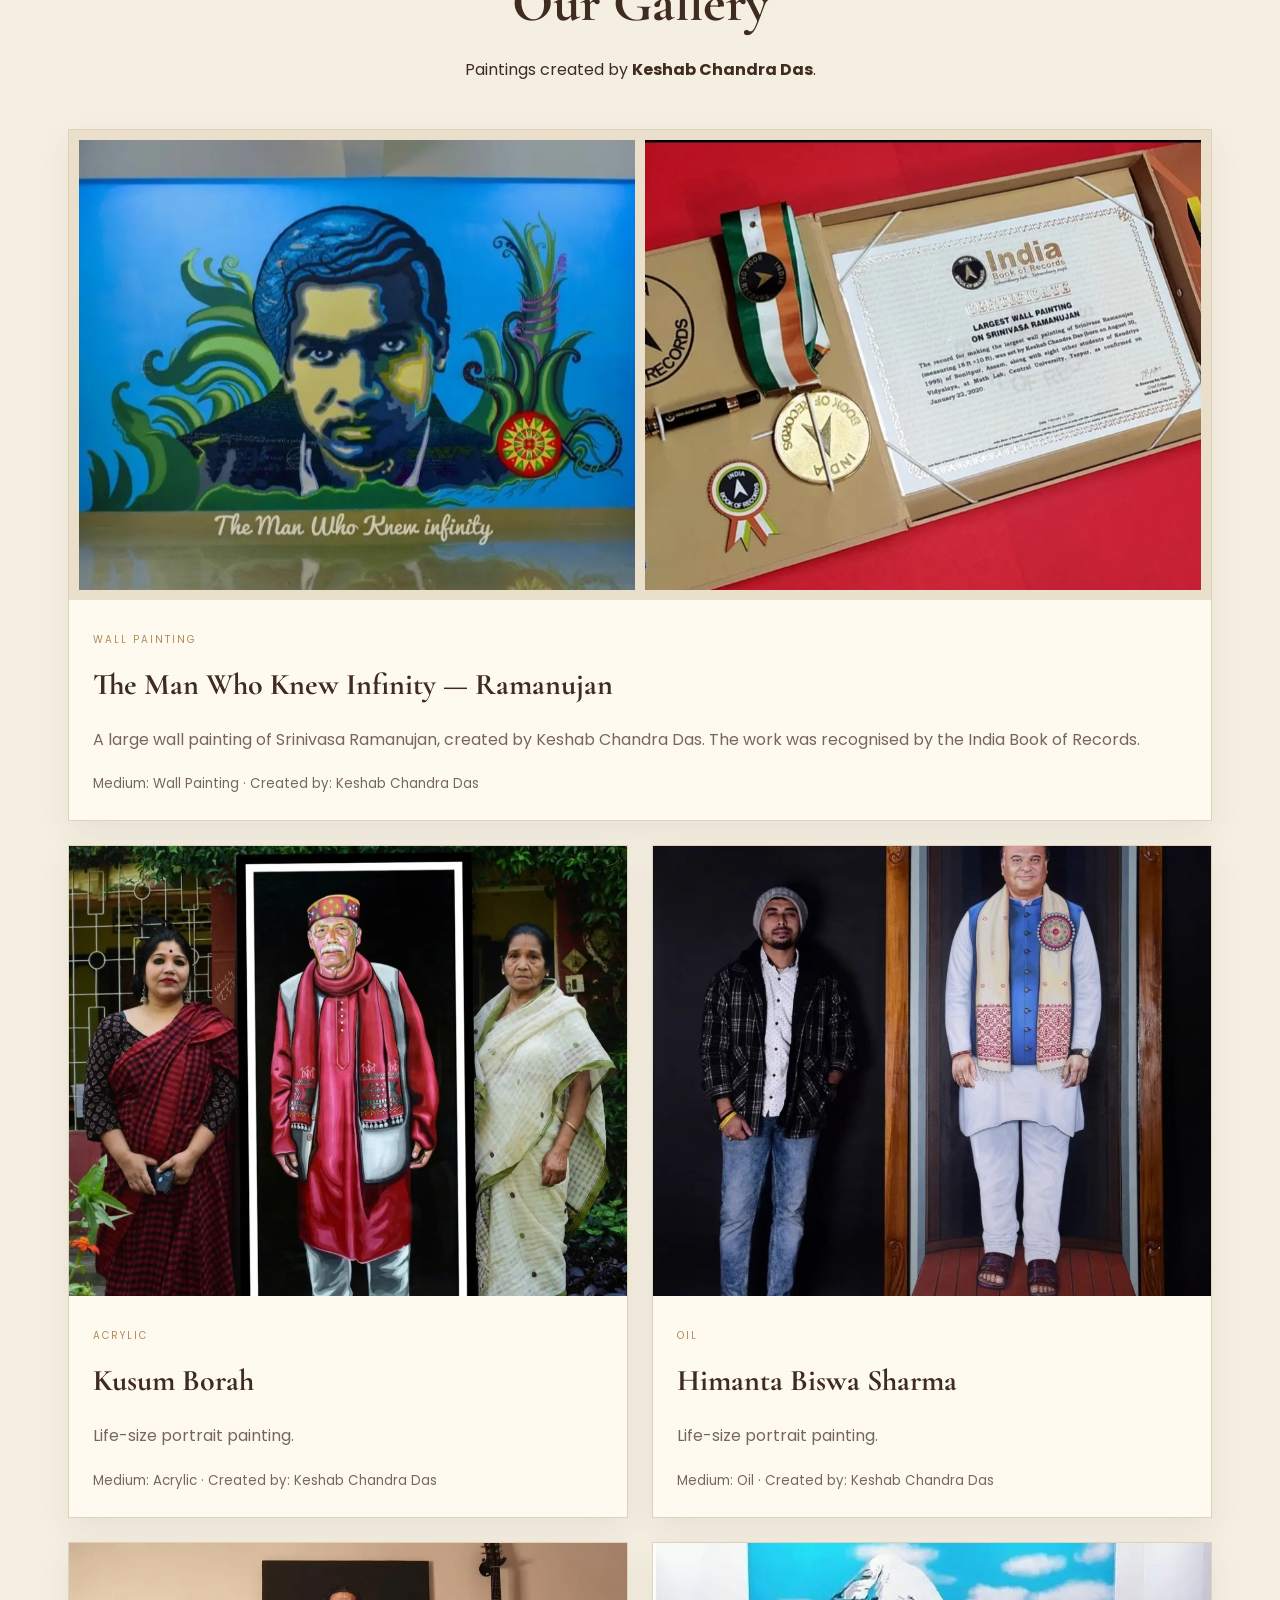
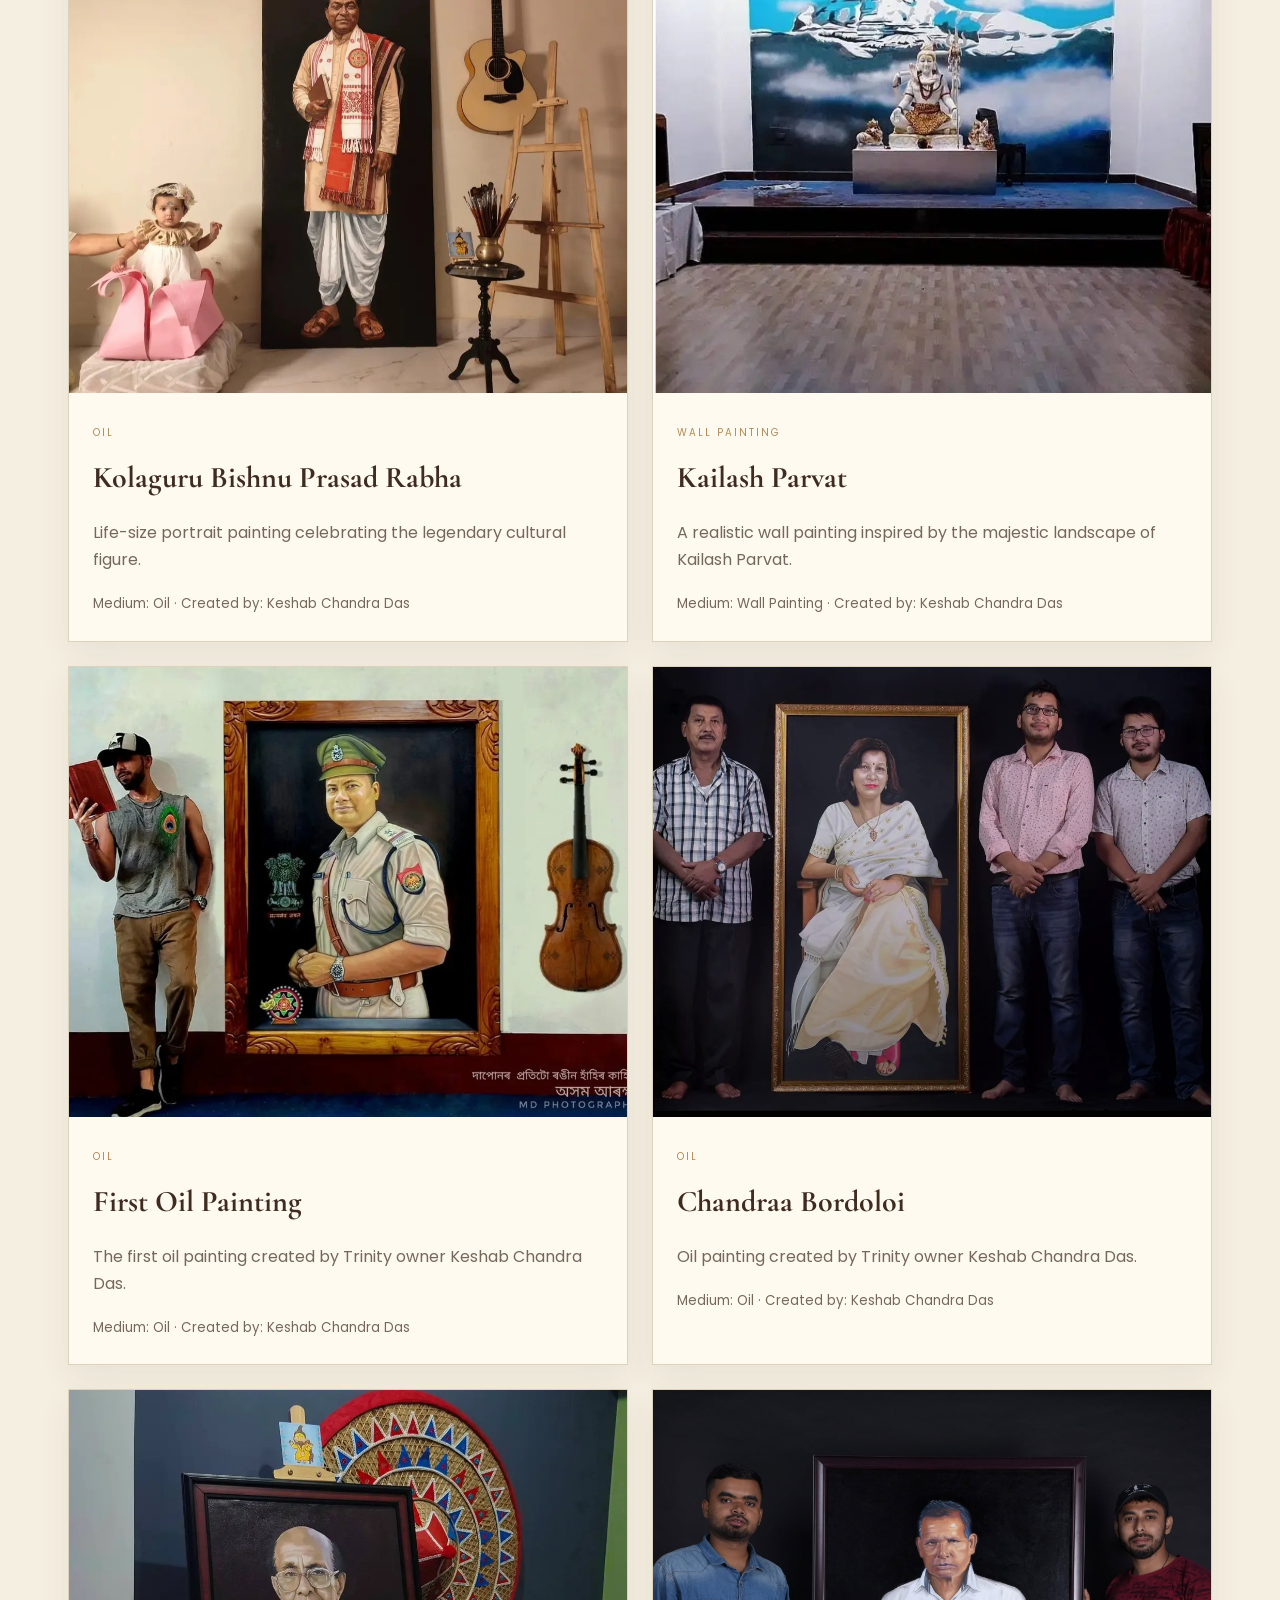
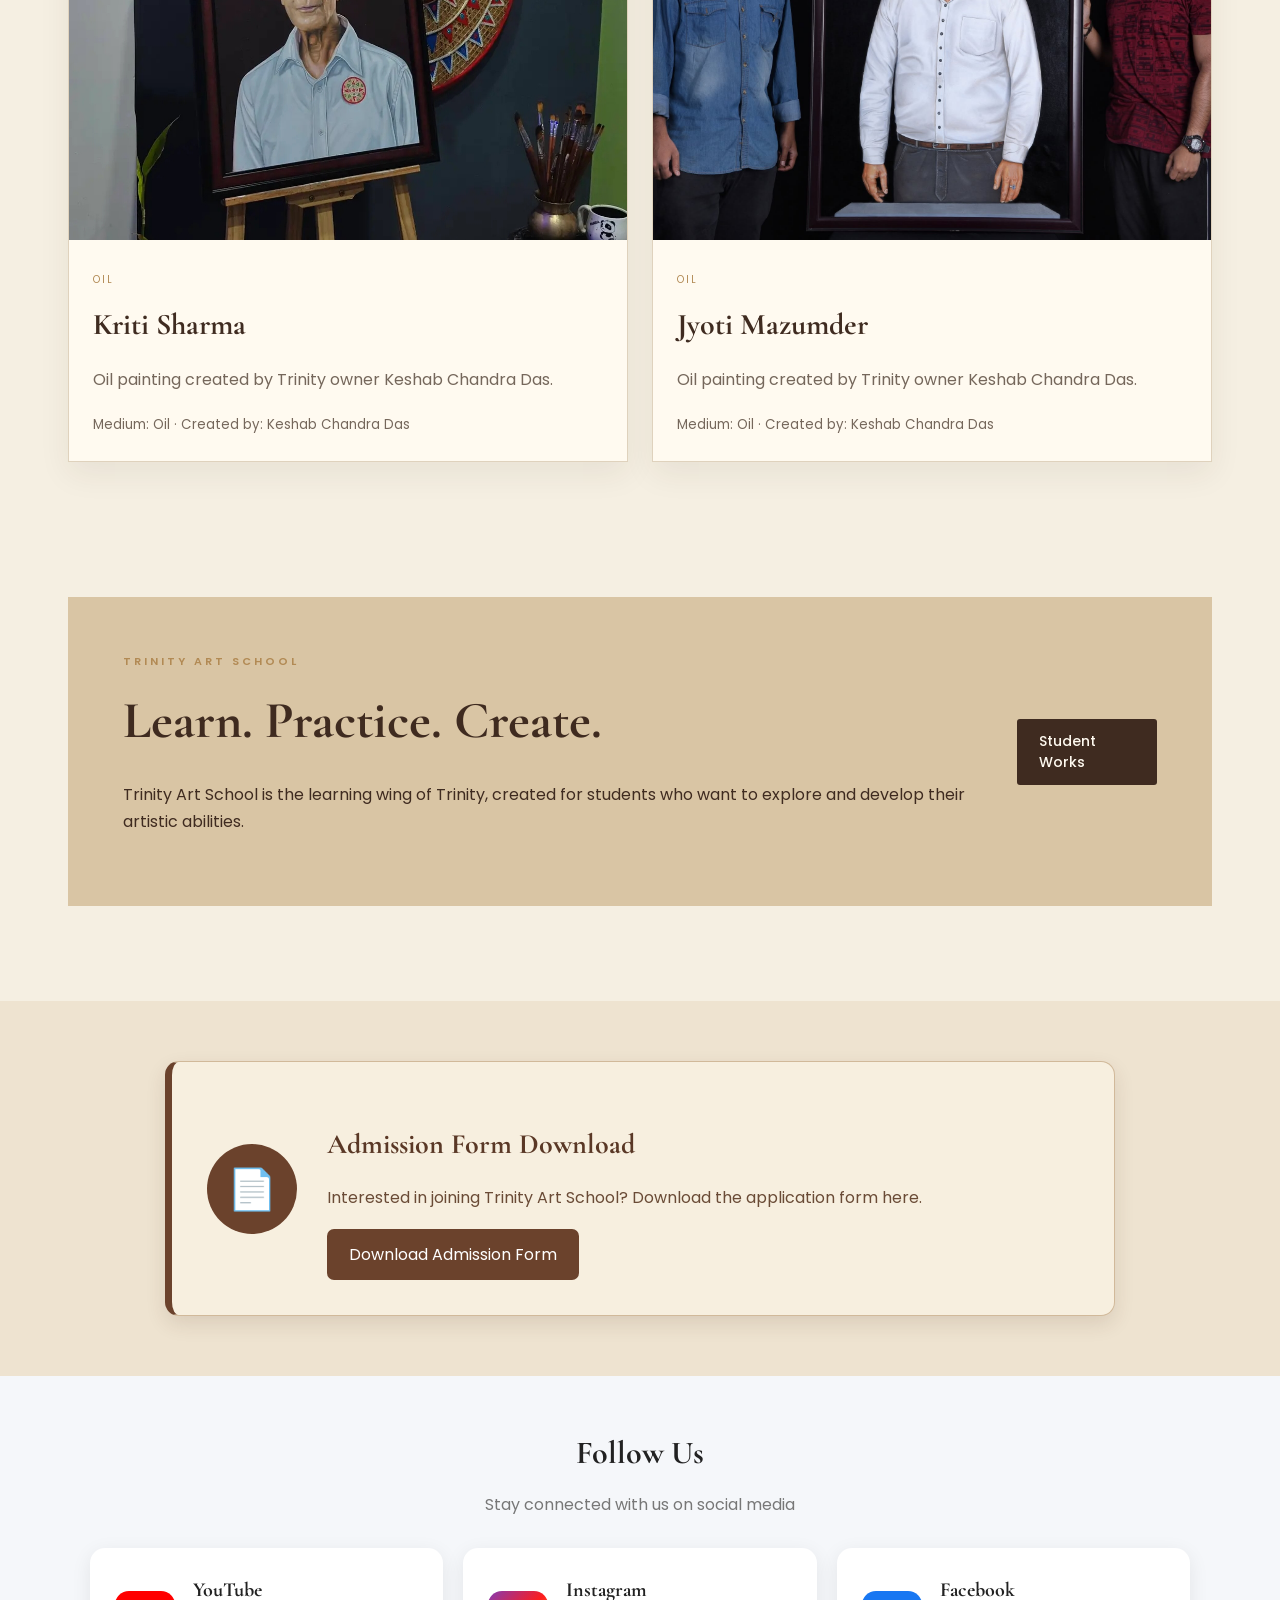
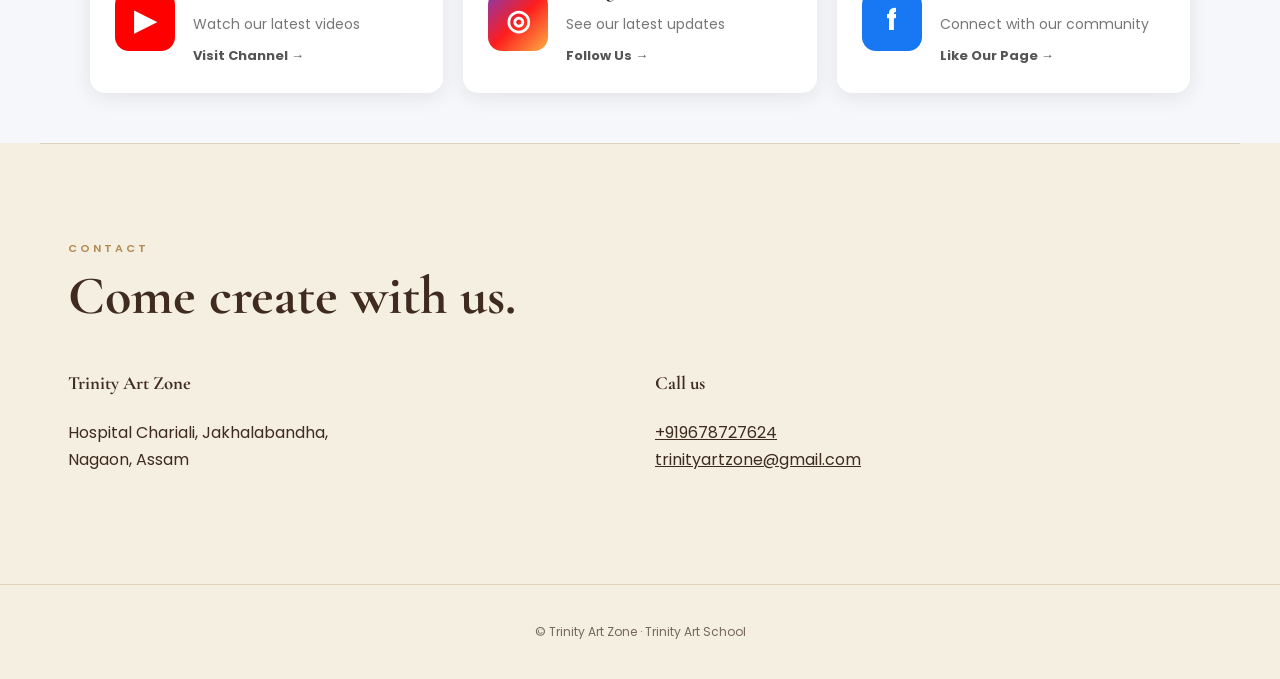
==== commit 9899ceb1: "Update index.html" ====
--- a/index.html
+++ b/index.html
@@ -156,7 +156,7 @@
 
 
             <!-- Instagram -->
-            <a href="https://instagram.com/"
+            <a href="https://www.instagram.com/trinityartzone?stkn=MWNycXJ3NWFwcTVhcQ=="
                target="_blank"
                class="social-box"
                data-platform="Instagram">
--- a/styles.css
+++ b/styles.css
@@ -636,3 +636,81 @@
             font-size: 26px;
         }
     }
+    /* ADMISSION DOWNLOAD BOX */
+
+.admission-download {
+  padding: 60px 20px;
+  background: #eee3d0;
+}
+
+.admission-box {
+  max-width: 950px;
+  margin: auto;
+  background: #f7efdf;
+  border: 1px solid #d1b99a;
+  border-left: 7px solid #6b422c;
+  border-radius: 14px;
+  padding: 35px;
+  display: flex;
+  align-items: center;
+  gap: 30px;
+  box-shadow: 0 8px 20px rgba(70, 45, 25, 0.12);
+}
+
+.admission-icon {
+  width: 90px;
+  height: 90px;
+  min-width: 90px;
+  border-radius: 50%;
+  background: #6b422c;
+  color: #f7efdf;
+  display: flex;
+  align-items: center;
+  justify-content: center;
+  font-size: 40px;
+}
+
+.admission-content h2 {
+  color: #5a3826;
+  font-size: 28px;
+  margin-bottom: 10px;
+}
+
+.admission-content p {
+  color: #6a4b36;
+  font-size: 16px;
+  line-height: 1.7;
+  margin-bottom: 18px;
+}
+
+.admission-btn {
+  display: inline-block;
+  padding: 12px 22px;
+  background: #6b422c;
+  color: #fff;
+  text-decoration: none;
+  border-radius: 7px;
+  transition: 0.3s;
+}
+
+.admission-btn:hover {
+  background: #4e2f20;
+  transform: translateY(-2px);
+}
+
+
+/* MOBILE */
+
+@media (max-width: 650px) {
+
+  .admission-box {
+    flex-direction: column;
+    text-align: center;
+    padding: 25px 20px;
+  }
+
+  .admission-content h2 {
+    font-size: 23px;
+  }
+
+}
